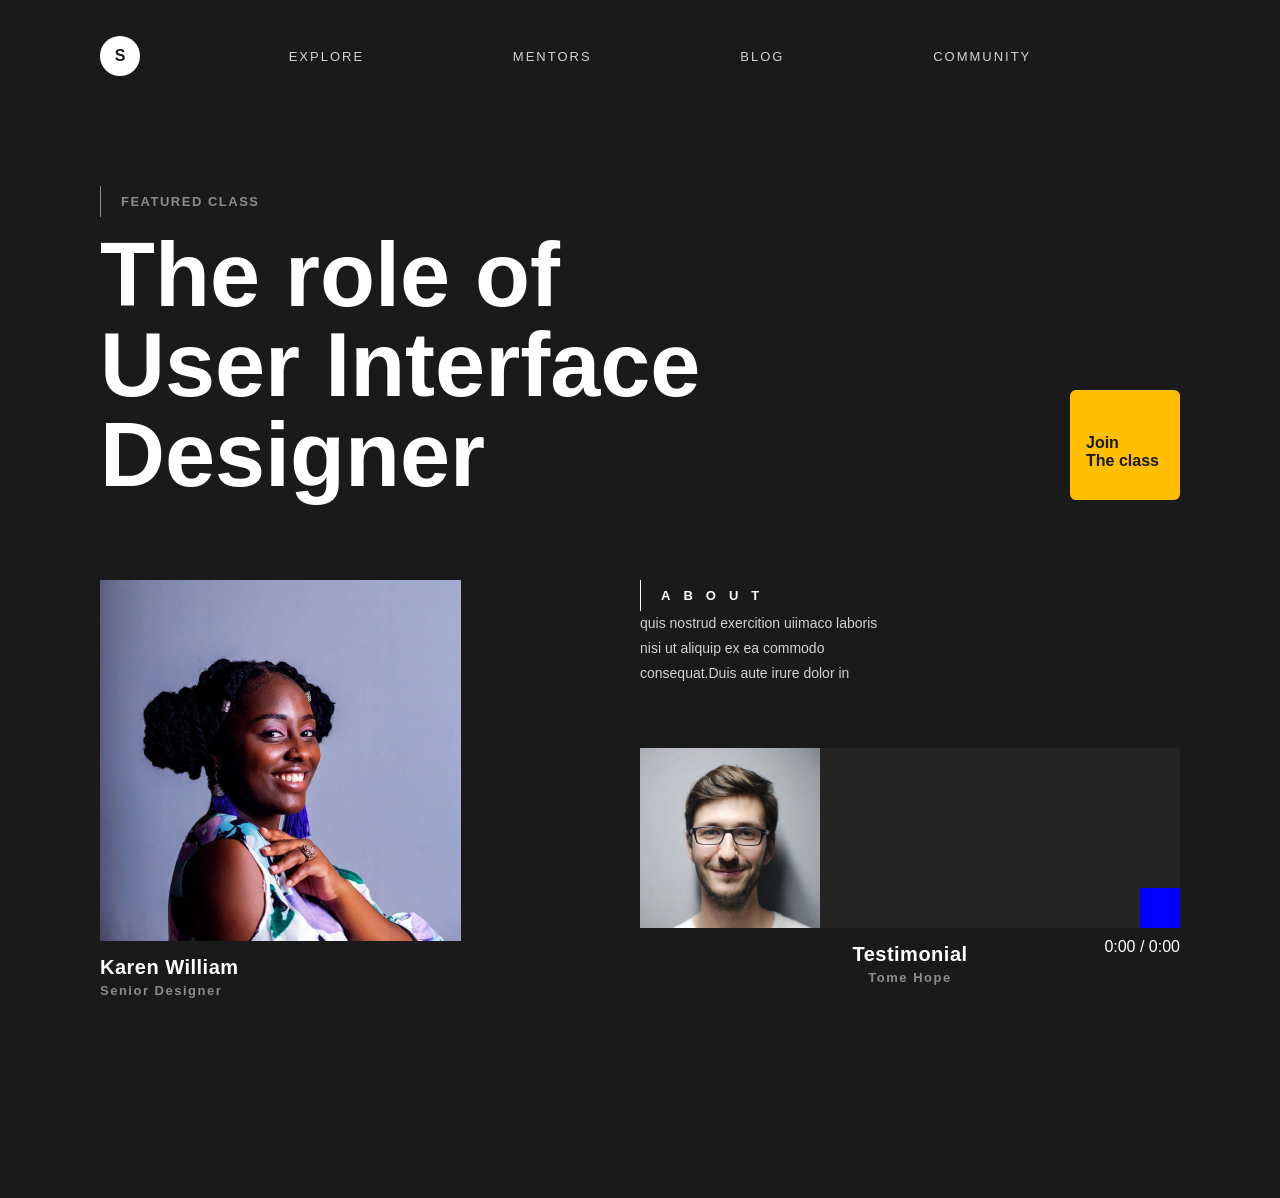
==== index.html @ e1e7af72 "commit" ====
<!DOCTYPE html>
<html lang="en">
<head>
    <meta charset="UTF-8">
    <meta name="viewport" content="width=device-width, initial-scale=1.0">
    <title>Document</title>
    <link rel="stylesheet" href="style.css">
</head>
<body>
 <header class="header">
    <div class="container">
        <nav class="navigation">
            <a href="" class="logo">S</a>
            <ul class="navigation-holder">
                <li class="nav-links">
                    <a href="#">Explore</a>
                </li>
                <li class="nav-links">
                    <a href="#">Mentors</a>
                </li>
                <li class="nav-links">
                    <a href="#">Blog</a>
                </li>
                <li class="nav-links">
                    <a href="#">Community</a>
                </li>
            </ul>
        </nav>
        <section class="header-title">
            <span class="header-subtitle-text">featured class</span>
            <h1 class="header-title-text">
                The role of
                User Interface
                Designer
            </h1>

            <a href="#" class="join">
                <img src="/img/icons/arrow.svg" alt="">
                <span class="join-text"> Join <br> The class</span>
            </a>
        </section>

        
        <section class="header-info-block">
            
            <div class="card-info">
                <img src="girl-avatar.png" class="card-info-img">
                <h2 class="info-title">Karen William</h2>
            <span class="info-subtitle">Senior Designer</span>
            </div>

            <div class="card-about">
                <div class="about-text-wrapper">
                    <span class="about-subtitle-text">About</span>
                    <p class="about-desc">
                        quis nostrud exercition uiimaco 
                        laboris nisi ut aliquip ex ea commodo 
                        consequat.Duis aute irure dolor in
                    </p>
                </div>


                <div class="audio-holder">
                    <div class="audio-block">
                        <img src="man-avatar.png">
                        <div class="audio-container">
                            <div class="audio-detail">
                                <div class="control">
                                    <i class="fi-rr-play" id="playPause"></i>
                                </div>
                            <div id="wave"></div>
                        </div>
                      </div>
                    </div>
                
                <div class="audio-author">
                    <div>
                        <h2 class="about-title">Testimonial</h2>
                <span class="about-subtitle">Tome Hope</span> 
                    </div>
                <div class="time">
                <span id="current">0:00</span> /
                <span id="duration">0:00</span>
                </div>
                </div>
            </div>
            
        </section>  
    </div> 
    
</header>   

<script src="https://unpkg.com/wavesurfer.js"></script>
<script src="media.js"></script>

</body>
</html>
---- style.css ----
@import url('https://cdn-uicons.flaticon.com/uicons-regular-rounded/css/uicons-regular-rounded.css');

* {
    box-sizing: border-box;
    margin: 0;
    font-family: Arial, Helvetica, sans-serif;
}
.container {
    max-width: 1080px;
    margin: 0 auto;
}

.header {
    background-color: #1A1A1A;
    padding-top: 36px;
    padding-bottom: 200px;
}
.navigation{
    display:flex;
    justify-content: space-between;
    align-items: center;
}
.logo {
    width: 40px;
    height: 40px;
    border-radius: 50%;
    background-color: #fff;
    display:flex;
    justify-content: center;
    align-items: center;
    text-decoration: none;
    color: #1A1A1A;
    font-weight: bold;
}
.navigation-holder {
    list-style-type: none;
    padding:0;
    display: flex;
    flex-grow:1;
    justify-content: space-evenly;
}
.nav-links a {
    text-decoration: none;
    color: #D1D1D1;
    text-transform: uppercase;
    letter-spacing: 2px;
    font-size: 13px;
}
.header-title {
    margin-top: 110px;
    margin-bottom: 80px;
    position:relative;
}

.header-subtitle-text {
    display: inline-block;
    border-left: 1px solid #8c8c8c;
    padding: 8px 0 8px 20px;
    color: #8c8c8c;
    font-weight: bold;
    text-transform: uppercase;
    font-size: 13px;
    letter-spacing: 1.5px;
    margin-bottom: 13px;
}
.header-title-text {
    font-size: 90px;
    font-weight: bold;
    color: #fff;
    max-width: 620px;
    line-height: 1;
}

.join {
    background-color: #FEBE02;
    position: absolute;
    right: 0;
    bottom:0;
    width: 110px;
    height: 110px;
    padding: 16px;
    display: flex;
    flex-direction: column;
    justify-content: space-evenly;
    align-items: flex-start;
    text-decoration: none;
    color: #1A1A1A;
    font-weight: bold;
    border-radius: 6px;
}

.header-info-block {
    display: flex;
    justify-content: space-between;
}
.card-info {
    max-width: 361px;
}
.card-info-img {
    display: flex;
}
.info-title {
    font-size: 20px;
    font-weight: bold;
    color: #fff;
    letter-spacing: 0.5px;
    margin-top: 15px;
    margin-bottom: 4px;
}
.info-subtitle {
    font-size: 13px;
    color:#8c8c8c;
    font-weight: bold;
    letter-spacing: 1.5px;
    display: block;
}
.about-subtitle-text {
    display: inline-block;
    border-left: 1px solid #fff;
    padding: 8px 0 8px 20px;
    color: #fff;
    font-weight: bold;
    text-transform: uppercase;
    font-size: 13px;
    letter-spacing: 13px;
}
.about-desc {
    color: #D1D1D1;
    max-width: 240px;
    font-size: 14px;
    line-height: 1.8;
}
.audio-block {
    background-color: #242424;
    display: flex;
    margin-top: 61px;
}
.audio-container {
    display: flex;
    align-items: center;
    justify-content: center;
    flex: 1;
    position: relative;
    padding: 0 34px;
}
.play-btn {
    display: flex;
    background-color: blue;
    width: 40px;
    height: 40px;
    align-items: center;
    justify-content: center;
    position: absolute;
    right: 0;
    bottom: 0;
}
.about-title {
    font-size: 20px;
    font-weight: bold;
    color: #fff;
    letter-spacing: 0.5px;
    margin-top: 15px;
    margin-bottom: 4px;
    text-align: center;
}
.about-subtitle{ 
    font-size: 13px;
    color: #8c8c8c;
    font-weight: bold;
    letter-spacing: 1.5px;
    text-align: center;
    display: block;
}
.audio-holder{
    width: 540px;
}
.audio-detail {
    flex: 1;
}
.control  {
    position:absolute ;
    right: 0;
    bottom: 0;
}
.control i {
    width: 40px;
    height: 40px;
    display: flex;
    justify-content: center;
    align-items: center;
    font-size: 1.25rem;
    background-color: blue;
    color: white;
    cursor: pointer;
}
.audio-author {
    display: flex;
    justify-content: center;
    position: relative;
}
.time {
    color:#fff;
    position: absolute;
    top: 10px;
    right: 0;
}
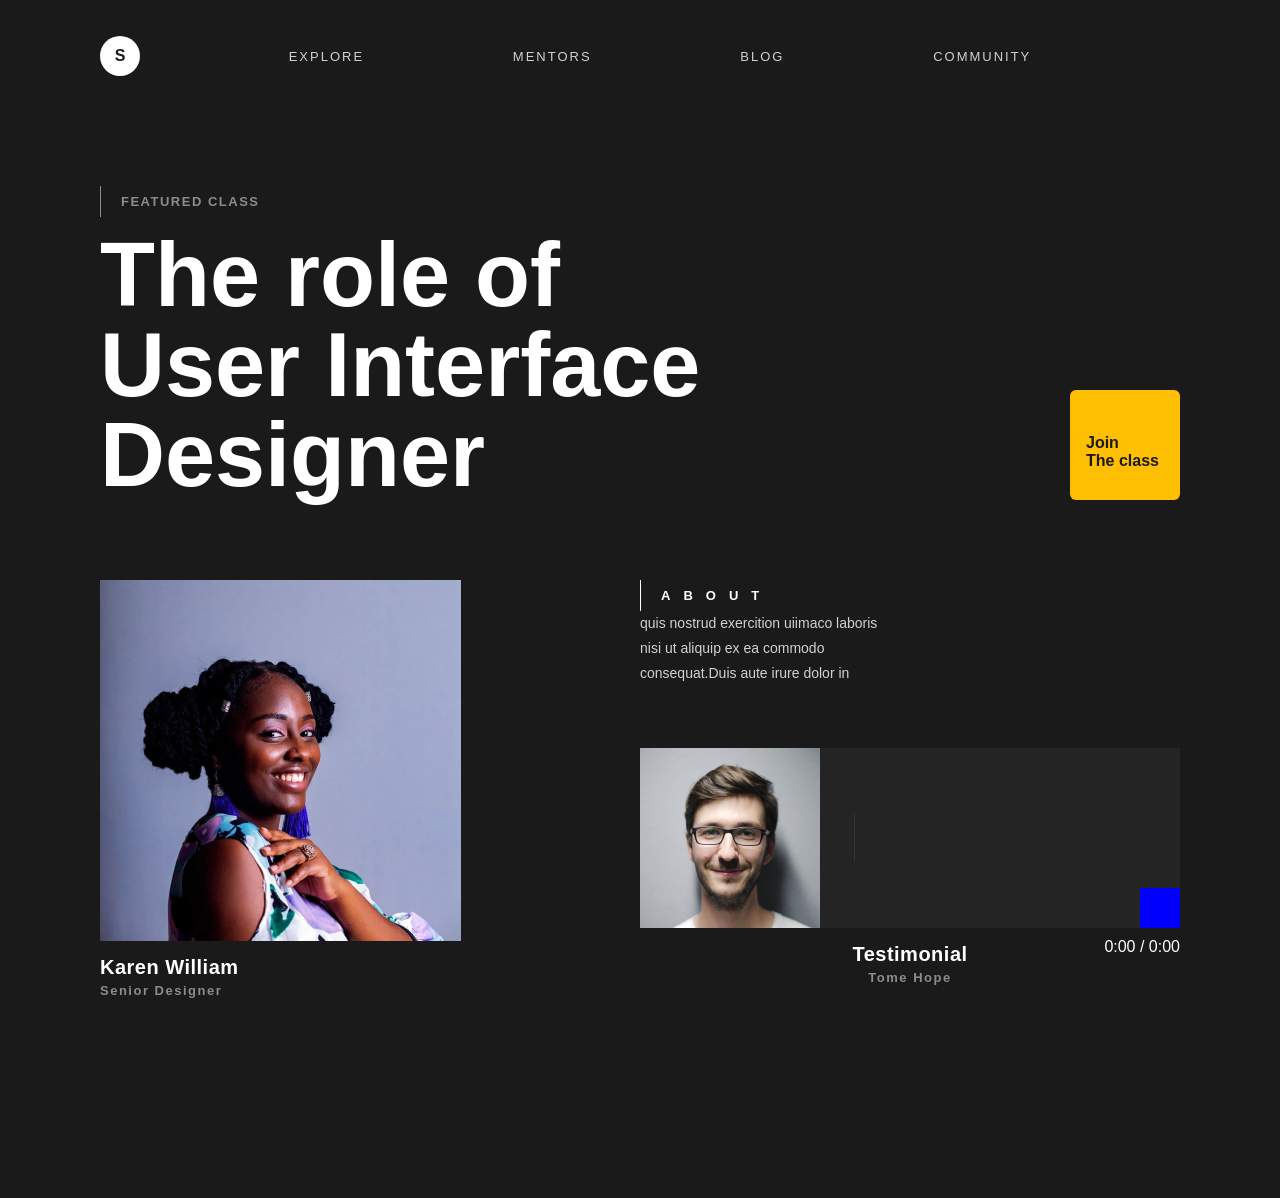
==== commit 404bf1ed: "commit" ====
--- a/index.html
+++ b/index.html
@@ -70,7 +70,7 @@
                                 </div>
                             <div id="wave"></div>
                         </div>
-                      </div>
+                </div>
                     </div>
                 
                 <div class="audio-author">
@@ -90,7 +90,7 @@
     
 </header>   
 
-<script src="https://unpkg.com/wavesurfer.js"></script>
+<script src="wavesurfer.js"></script>
 <script src="media.js"></script>
 
 </body>
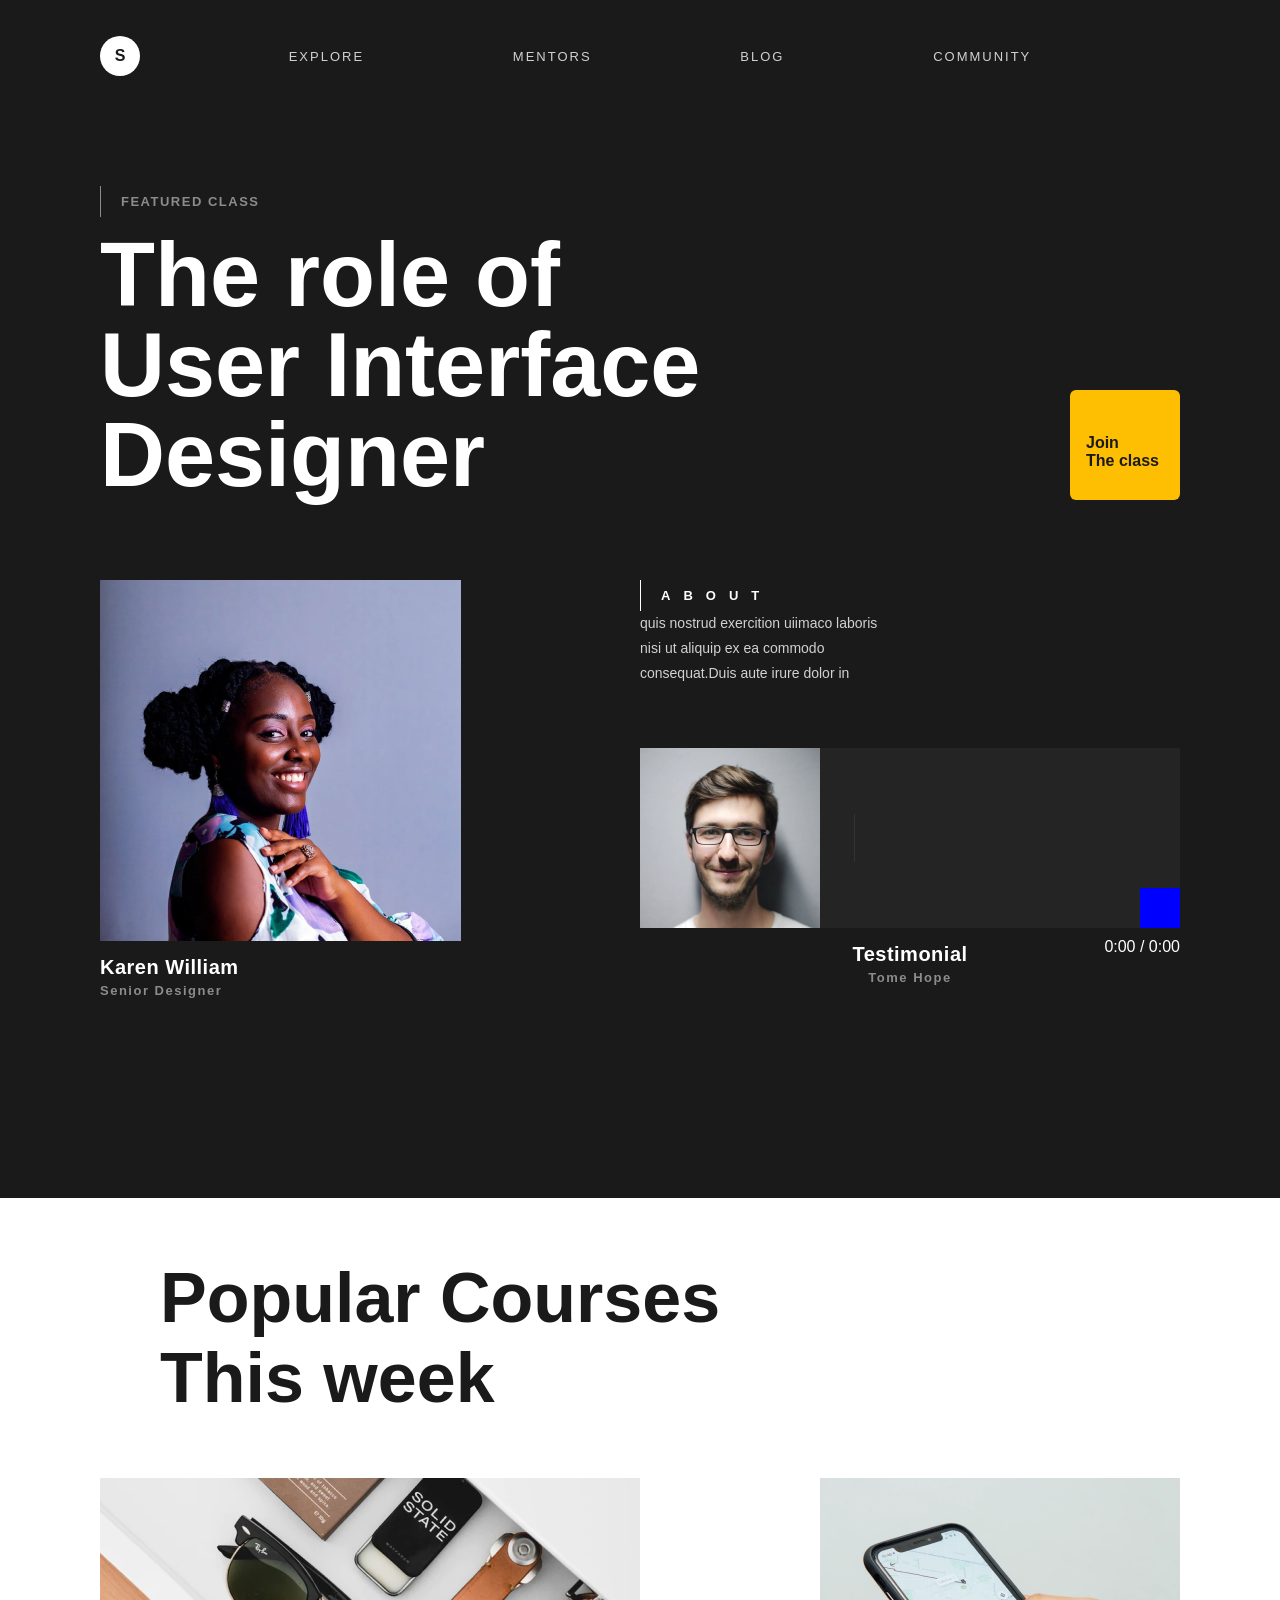
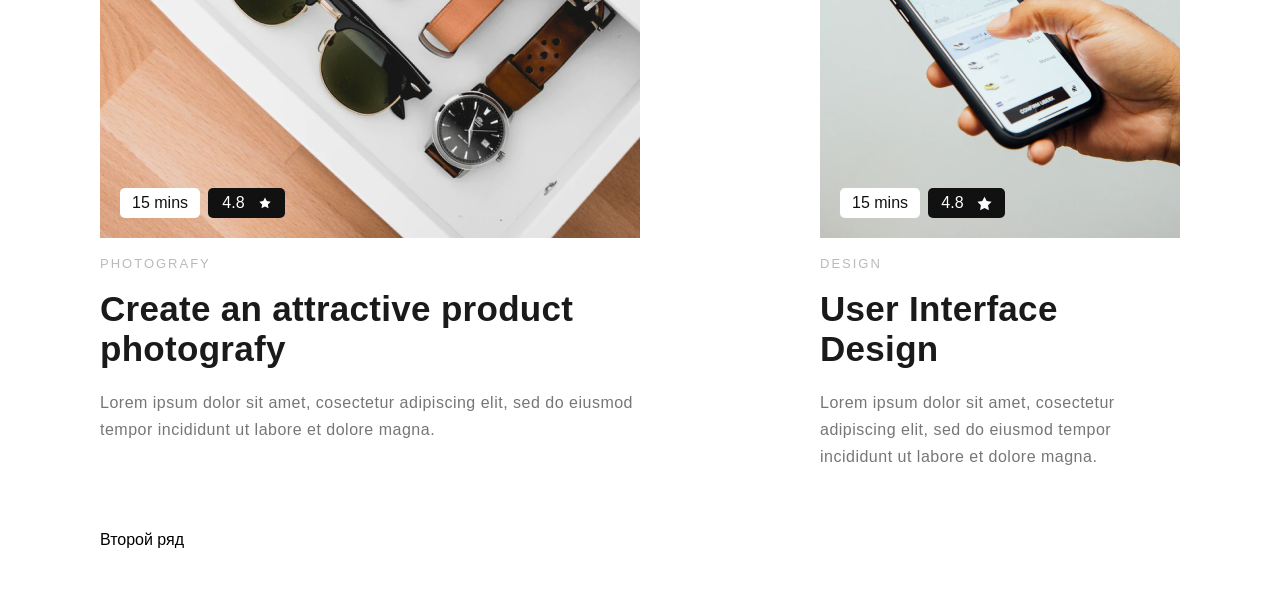
==== commit e1bae8e7: "site" ====
--- a/index.html
+++ b/index.html
@@ -90,6 +90,60 @@
     
 </header>   
 
+<main class="main-content">
+    <div class="container">
+        <section class="courses">
+            <h1 class="course-section-title">Popular Courses <br> This week</h1>
+            
+            <section class="course-row">
+                <div class="course-card card-big">
+                    <div class="img-container img-card-1">
+                        <span class="btn-time">15 mins</span>
+                        <span class="btn-raiting">
+                            4.8
+                        <img src="star.svg">
+                        </span>
+
+                    </div>
+
+                    <div class="info-container">
+                    <h4 class="course-category">PHOTOGRAFY</h4>
+
+                    <h2 class="course-title">Create an attractive product photografy</h2>
+
+                    <p class="course-desc">Lorem ipsum dolor sit amet, cosectetur
+                        adipiscing elit, sed do eiusmod tempor incididunt ut labore et dolore magna.
+                    </p>
+                    </div>
+                </div>
+                
+                <div class="course-card card-small">
+                    <div class="img-container img-card-2">
+                        <span class="btn-time">15 mins</span>
+                        <span class="btn-raiting"> 
+                            4.8
+                            <img src="star.svg" width="15" height="15">
+                        </span>
+                    </div>
+                    
+                    <div class="info-container">
+                        <h4 class="course-category">DESIGN</h4>
+
+                        <h2 class="course-title">User Interface Design</h2>
+
+                        <p class="course-desc"> Lorem ipsum dolor sit amet, cosectetur
+                            adipiscing elit, sed do eiusmod tempor incididunt ut labore et dolore magna.</p>
+                    
+                </div>
+            
+            </section>
+        
+        <section class="course-row">
+            Второй ряд
+        </section>
+        </section>
+    </div>
+</main>
 <script src="wavesurfer.js"></script>
 <script src="media.js"></script>
 
--- a/style.css
+++ b/style.css
@@ -203,4 +203,76 @@
     position: absolute;
     top: 10px;
     right: 0;
-}+}
+
+.course-section-title {
+    font-weight: 600;
+    font-size: 70px;
+    color: #1A1A1A;
+    margin: 60px;
+}
+.course-row {
+    display: flex;
+    justify-content: space-between;
+    margin-bottom: 60px;
+}
+.card-big {
+    width: 540px;
+}
+.card-small {
+    width: 360px;
+}
+.img-container {
+    background-size: cover;
+    background-position: center;
+    background-repeat: no-repeat;
+    height: 360px;
+    display: flex;
+    flex-direction: row;
+    align-items: flex-end;
+padding-bottom: 20px;
+padding-left: 20px;
+}
+.img-card-1{
+    background-image: url(card-1.png);
+}
+.btn-time {
+    background-color: #fff;
+    border-radius: 5px;
+    color: #111;
+    padding: 6px 12px;
+    display: inline-block;
+    margin-right: 8px;
+}
+.btn-raiting {
+    width: 77px;
+    background-color: #111;
+    border-radius: 5px;
+    color: #fff;
+    padding: 6px 0px;
+    display: inline-flex;
+    align-items: center;
+    justify-content: space-evenly;
+}
+.course-category {
+    font-size: 13px;
+    letter-spacing: 2px;
+    color: #bababa;
+    font-weight: 400;
+    margin: 18px 0;
+}
+.course-title {
+    font-size: 35px;
+    font-weight: bold;
+    letter-spacing: 0.3px;
+    color: #1A1A1A;
+    margin-bottom: 20px;
+}
+.course-desc {
+    font-size: 16px;
+    font-weight: 400;
+    color: #767676;
+    line-height: 1.7;
+    letter-spacing: 0.5px;
+}
+.img-card-2 { background-image: url(card-2.png);}
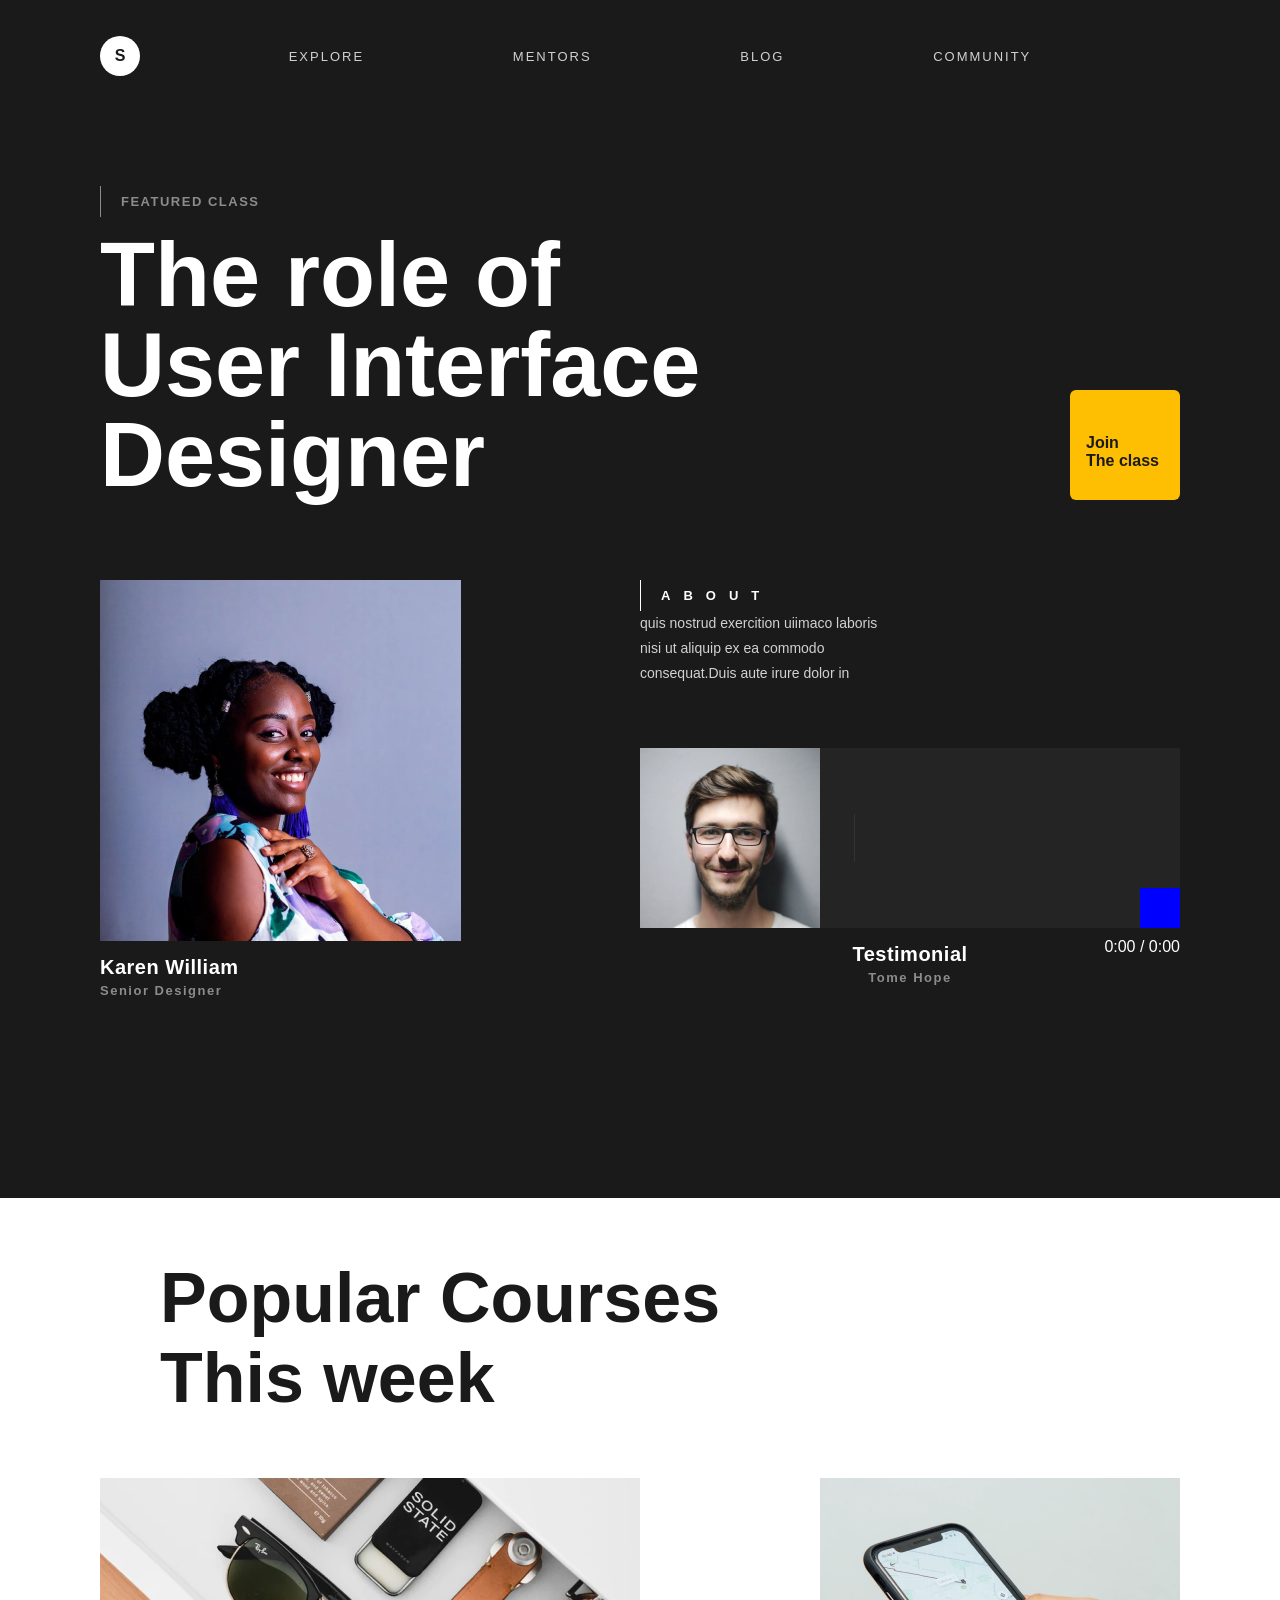
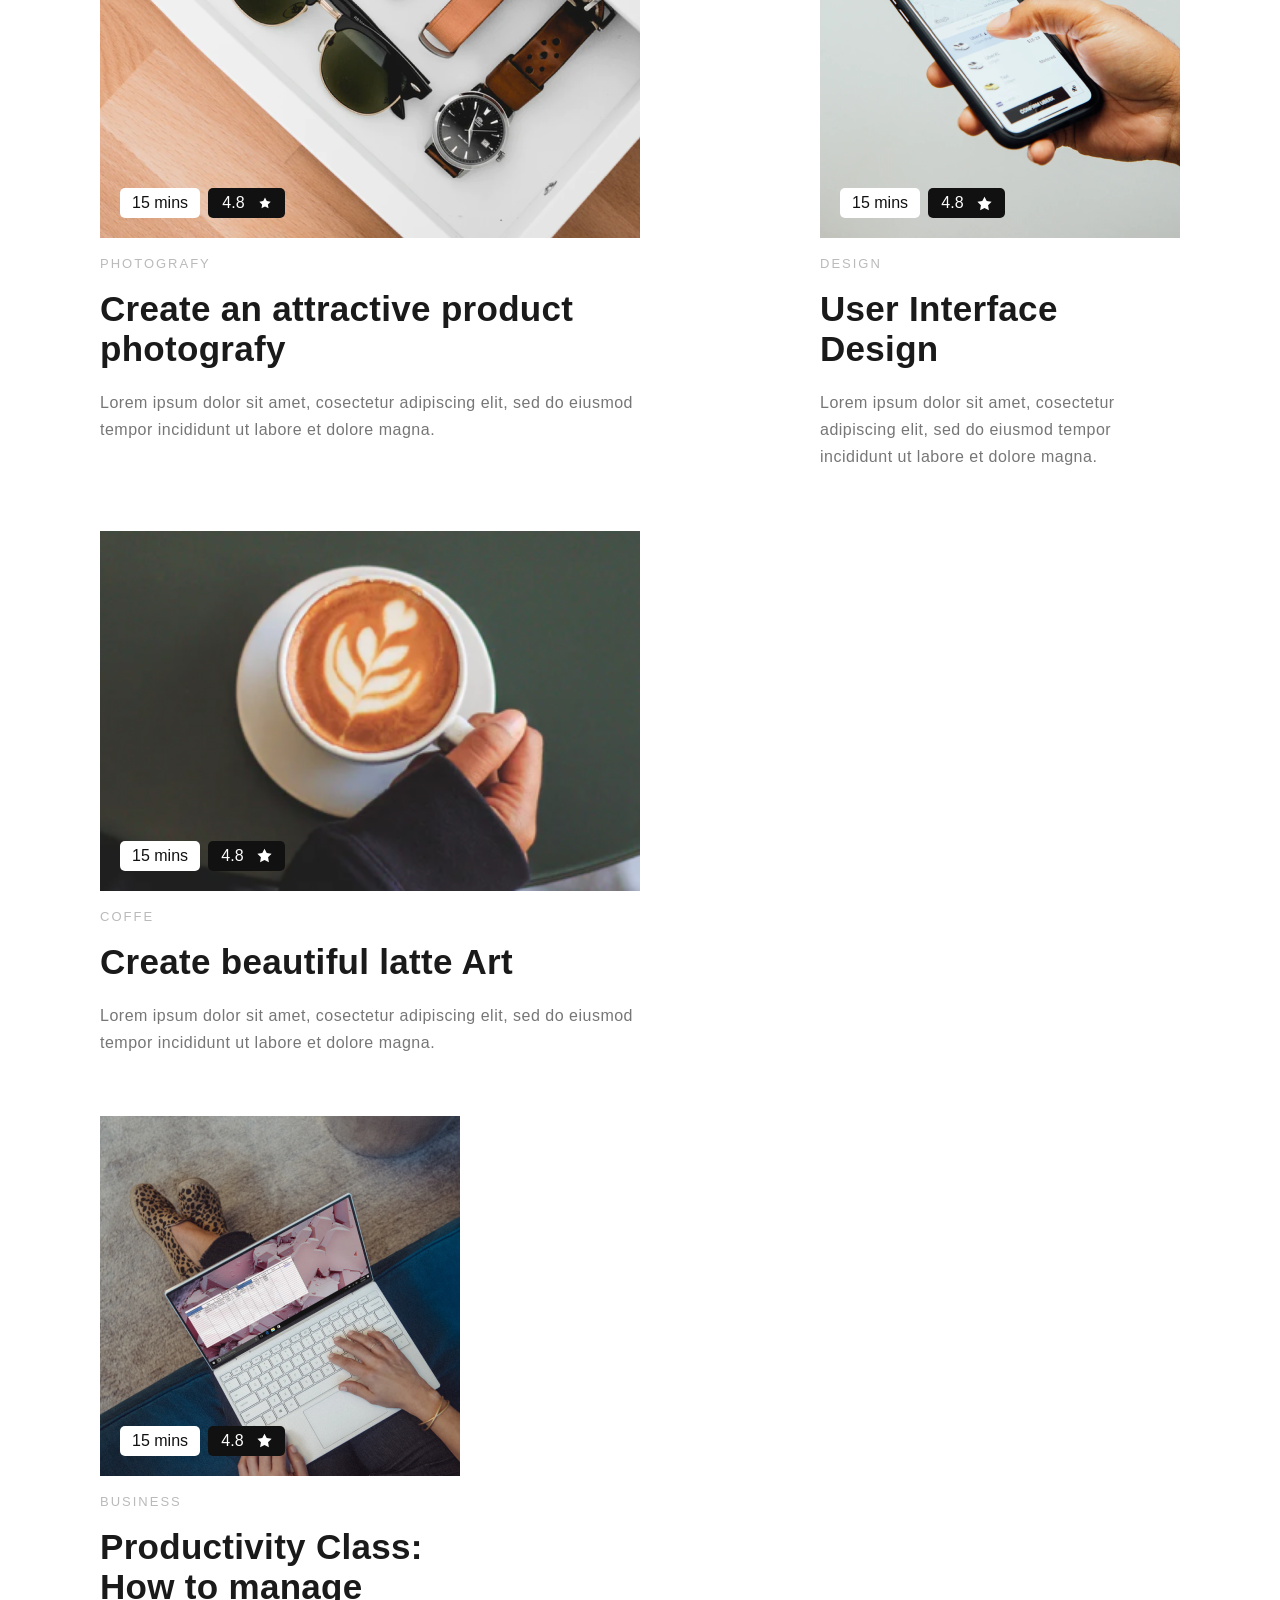
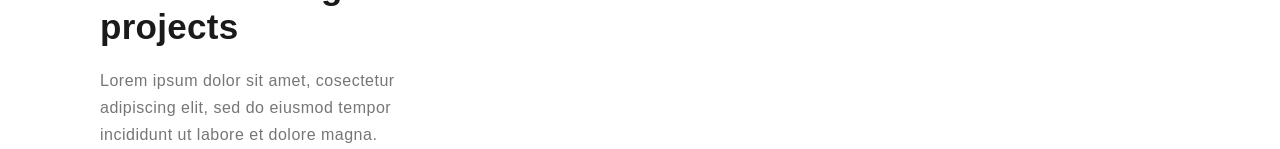
==== commit badbe381: "site" ====
--- a/index.html
+++ b/index.html
@@ -138,10 +138,54 @@
             
             </section>
         
-        <section class="course-row">
-            Второй ряд
+            <section class="course-row" >
+        
+                <div class="course-card card-big-2">
+                    <div class="img-container img-card-3">
+                        <span class="btn-time">15 mins</span>
+                        <span class="btn-raiting">
+                            4.8
+                        <img src="star.svg" width="15" height="15">
+                        </span>
+
+                    </div>
+
+                    <div class="info-container">
+                    <h4 class="course-category">COFFE</h4>
+
+                    <h2 class="course-title">Create beautiful latte Art</h2>
+
+                    <p class="course-desc">Lorem ipsum dolor sit amet, cosectetur
+                        adipiscing elit, sed do eiusmod tempor incididunt ut labore et dolore magna.
+                    </p>
+                    </div>
+                </div>
+            </section>
+        
+            
+            
+            <div class="course-card card-small-2">
+                <div class="img-container img-card-4">
+                    
+                    <span class="btn-time">15 mins</span>
+                    <span class="btn-raiting"> 
+                        4.8
+                        <img src="star.svg" width="15" height="15">
+                    </span>
+                </div>
+        
+                <div class="info-container">
+                    <h4 class="course-category">BUSINESS</h4>
+
+                    <h2 class="course-title">Productivity Class: How to manage projects</h2>
+
+                    <p class="course-desc">Lorem ipsum dolor sit amet, cosectetur
+                        adipiscing elit, sed do eiusmod tempor incididunt ut labore et dolore magna.
+                    </p>
+                    </div>
+                </div>
         </section>
-        </section>
+    </section>
     </div>
 </main>
 <script src="wavesurfer.js"></script>
--- a/style.css
+++ b/style.css
@@ -222,6 +222,12 @@
 .card-small {
     width: 360px;
 }
+.card-small-2 {
+    width: 360px;
+}
+.card-big-2{
+    width: 540px;}
+
 .img-container {
     background-size: cover;
     background-position: center;
@@ -275,4 +281,12 @@
     line-height: 1.7;
     letter-spacing: 0.5px;
 }
-.img-card-2 { background-image: url(card-2.png);}+.img-card-2 { background-image: url(card-2.png);}
+
+
+
+
+.img-card-3 { background-image: url(card-3.png);}
+    
+    
+.img-card-4 { background-image: url(card-4.png);}
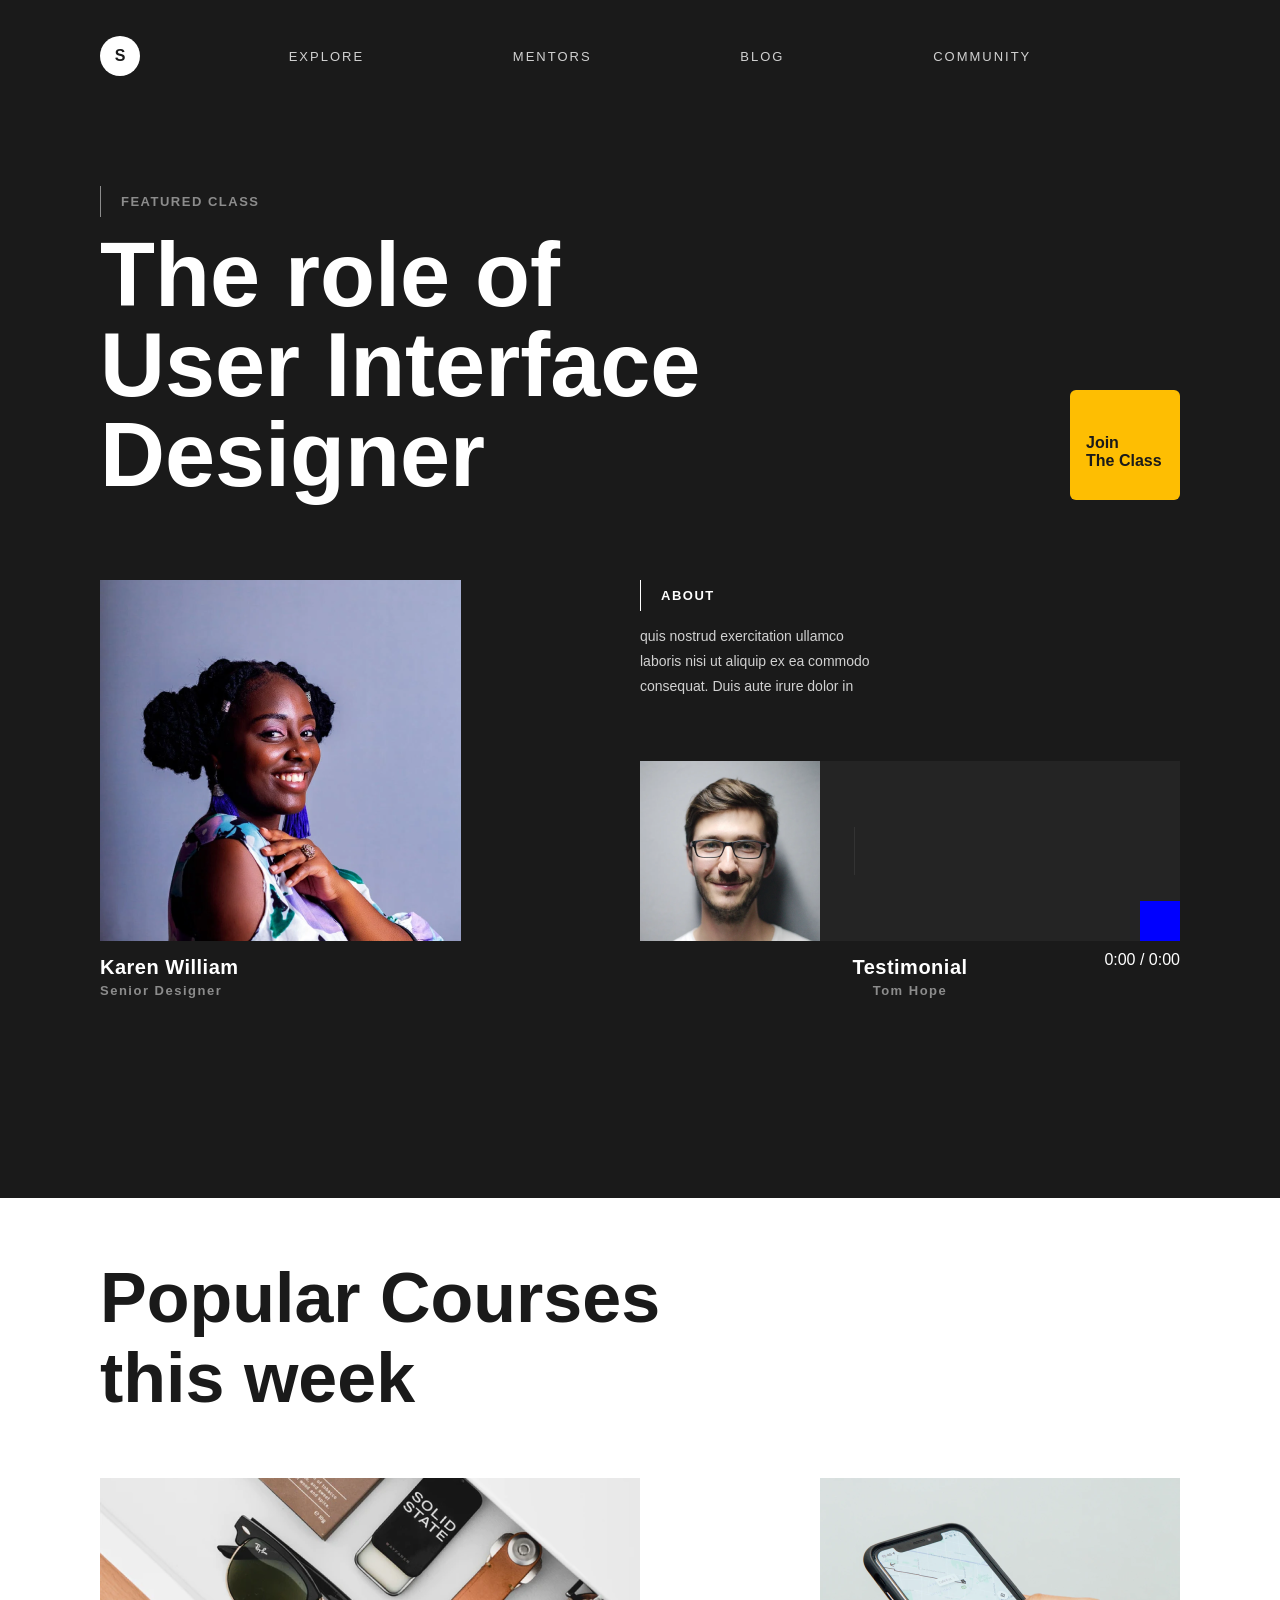
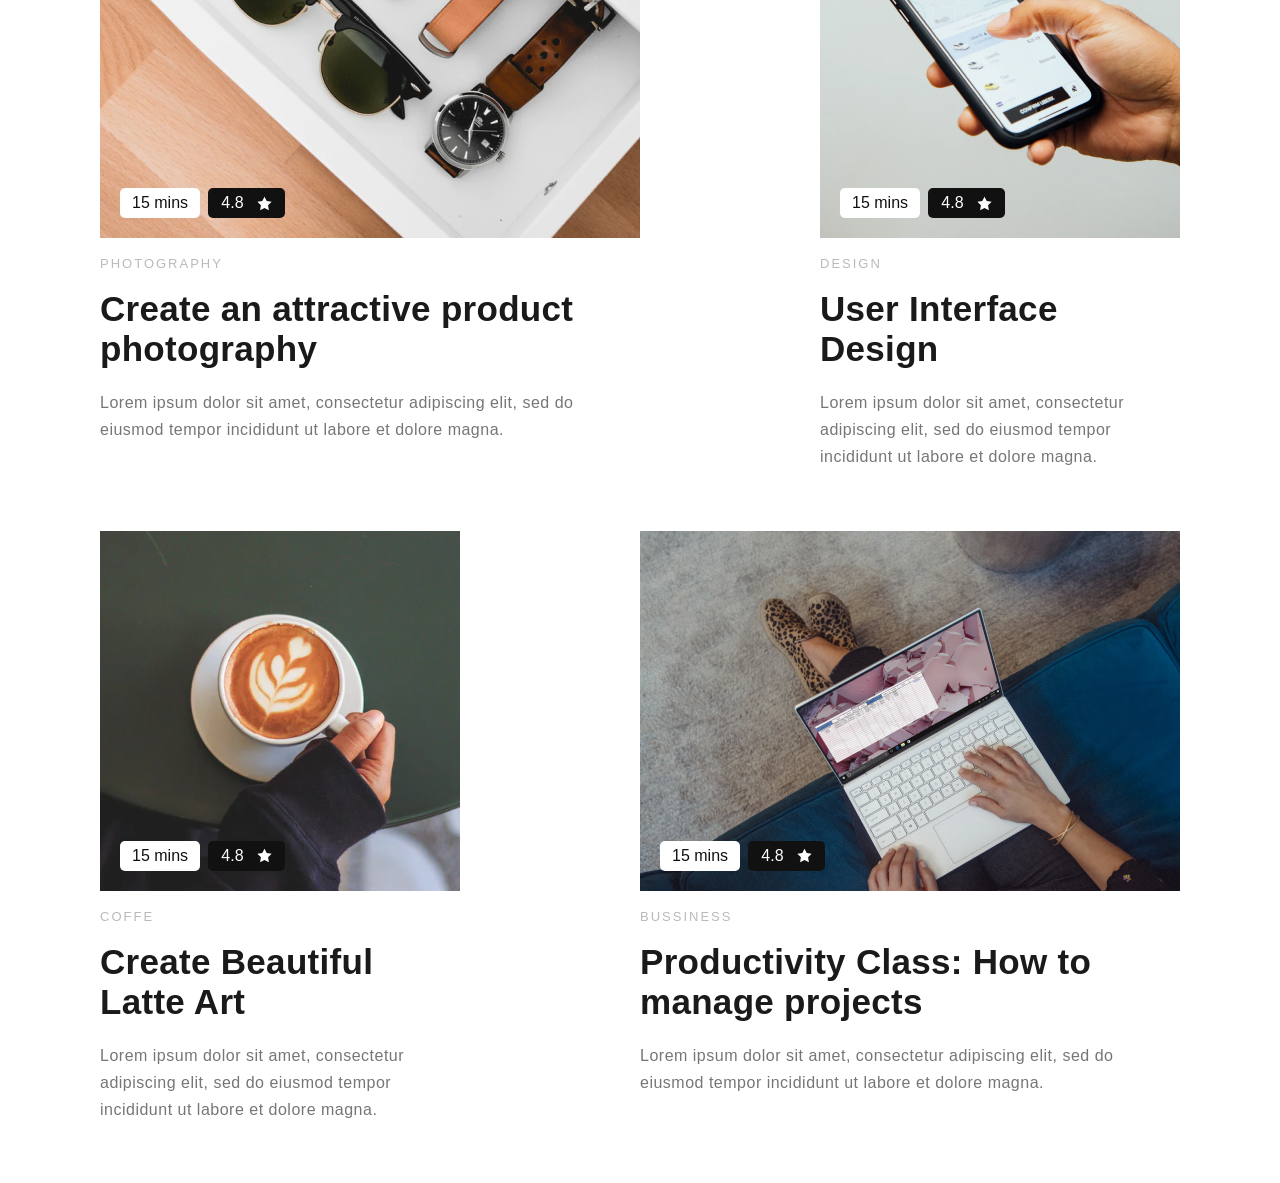
==== commit 4887f034: "project" ====
--- a/index.html
+++ b/index.html
@@ -1,195 +1,200 @@
 <!DOCTYPE html>
 <html lang="en">
 <head>
-    <meta charset="UTF-8">
-    <meta name="viewport" content="width=device-width, initial-scale=1.0">
-    <title>Document</title>
-    <link rel="stylesheet" href="style.css">
+  <meta charset="UTF-8">
+  <meta http-equiv="X-UA-Compatible" content="IE=edge">
+  <meta name="viewport" content="width=device-width, initial-scale=1.0">
+  <link rel="stylesheet" href="style.css">
+  <title>Сайт визитка</title>
 </head>
 <body>
- <header class="header">
+  <header class="header">
     <div class="container">
-        <nav class="navigation">
-            <a href="" class="logo">S</a>
-            <ul class="navigation-holder">
-                <li class="nav-links">
-                    <a href="#">Explore</a>
-                </li>
-                <li class="nav-links">
-                    <a href="#">Mentors</a>
-                </li>
-                <li class="nav-links">
-                    <a href="#">Blog</a>
-                </li>
-                <li class="nav-links">
-                    <a href="#">Community</a>
-                </li>
-            </ul>
-        </nav>
-        <section class="header-title">
-            <span class="header-subtitle-text">featured class</span>
-            <h1 class="header-title-text">
-                The role of
-                User Interface
-                Designer
-            </h1>
-
-            <a href="#" class="join">
-                <img src="/img/icons/arrow.svg" alt="">
-                <span class="join-text"> Join <br> The class</span>
-            </a>
-        </section>
-
-        
-        <section class="header-info-block">
-            
-            <div class="card-info">
-                <img src="girl-avatar.png" class="card-info-img">
-                <h2 class="info-title">Karen William</h2>
-            <span class="info-subtitle">Senior Designer</span>
-            </div>
-
-            <div class="card-about">
-                <div class="about-text-wrapper">
-                    <span class="about-subtitle-text">About</span>
-                    <p class="about-desc">
-                        quis nostrud exercition uiimaco 
-                        laboris nisi ut aliquip ex ea commodo 
-                        consequat.Duis aute irure dolor in
-                    </p>
+      <nav class="navigation">
+        <a href="" class="logo">S</a>
+        <ul class="navigation-holder">
+          <li class="nav-links">
+            <a href="#">Explore</a>
+          </li>
+          <li class="nav-links">
+            <a href="#">Mentors</a>
+          </li>
+          <li class="nav-links">
+            <a href="#">Blog</a>
+          </li>
+          <li class="nav-links">
+            <a href="#">Community</a>
+          </li>
+        </ul>
+      </nav>
+      <section class="header-title">
+        <span class="header-subtitle-text">featured class</span>
+        <h1 class="header-title-text">
+          The role of User Interface Designer
+        </h1>
+        <a href="#" class="join">
+          <img src="/img/icons/arrow.svg" alt="">
+          <span class="join-text">Join <br> The Class</span>
+        </a>
+      </section>
+      <section class="header-info-block">
+        <div class="card-info">
+          <img src="girl-avatar.png" alt="" class="card-info-img">
+          <h2 class="info-title">Karen William</h2>
+          <span class="info-subtitle">Senior Designer</span>
+        </div>
+
+        <div class="card-about">
+          <div class="about-text-wrapper">
+            <span class="about-subtitle-text">About</span>
+            <p class="about-desc">
+              quis nostrud exercitation ullamco
+              laboris nisi ut aliquip ex ea commodo
+              consequat. Duis aute irure dolor in
+            </p>
+          </div>
+
+          <div class="audio-holder">
+            <div class="audio-block">
+              <img src="man-avatar.png" alt="">
+              <div class="audio-container">
+                <div class="audio-detail">
+                  <div class="control">
+                    <i class="fi-rr-play" id="playPause"></i>
+                  </div>
+                  <div id="wave"></div>
                 </div>
-
-
-                <div class="audio-holder">
-                    <div class="audio-block">
-                        <img src="man-avatar.png">
-                        <div class="audio-container">
-                            <div class="audio-detail">
-                                <div class="control">
-                                    <i class="fi-rr-play" id="playPause"></i>
-                                </div>
-                            <div id="wave"></div>
-                        </div>
-                </div>
-                    </div>
-                
-                <div class="audio-author">
-                    <div>
-                        <h2 class="about-title">Testimonial</h2>
-                <span class="about-subtitle">Tome Hope</span> 
-                    </div>
-                <div class="time">
+              </div>
+            </div>
+
+            <div class="audio-author">
+              <div>
+                <h2 class="about-title">Testimonial</h2>
+                <span class="about-subtitle">Tom Hope</span>
+              </div>
+
+              <div class="time">
                 <span id="current">0:00</span> /
                 <span id="duration">0:00</span>
-                </div>
-                </div>
-            </div>
-            
-        </section>  
-    </div> 
-    
-</header>   
-
-<main class="main-content">
+              </div>
+            </div>
+
+          </div>
+        </div>
+      </section> 
+    </div>
+  </header>
+
+  <main class="main-content">
     <div class="container">
-        <section class="courses">
-            <h1 class="course-section-title">Popular Courses <br> This week</h1>
-            
-            <section class="course-row">
-                <div class="course-card card-big">
-                    <div class="img-container img-card-1">
-                        <span class="btn-time">15 mins</span>
-                        <span class="btn-raiting">
-                            4.8
-                        <img src="star.svg">
-                        </span>
-
-                    </div>
-
-                    <div class="info-container">
-                    <h4 class="course-category">PHOTOGRAFY</h4>
-
-                    <h2 class="course-title">Create an attractive product photografy</h2>
-
-                    <p class="course-desc">Lorem ipsum dolor sit amet, cosectetur
-                        adipiscing elit, sed do eiusmod tempor incididunt ut labore et dolore magna.
-                    </p>
-                    </div>
-                </div>
-                
-                <div class="course-card card-small">
-                    <div class="img-container img-card-2">
-                        <span class="btn-time">15 mins</span>
-                        <span class="btn-raiting"> 
-                            4.8
-                            <img src="star.svg" width="15" height="15">
-                        </span>
-                    </div>
-                    
-                    <div class="info-container">
-                        <h4 class="course-category">DESIGN</h4>
-
-                        <h2 class="course-title">User Interface Design</h2>
-
-                        <p class="course-desc"> Lorem ipsum dolor sit amet, cosectetur
-                            adipiscing elit, sed do eiusmod tempor incididunt ut labore et dolore magna.</p>
-                    
-                </div>
-            
-            </section>
+      <section class="courses">
+        <h1 class="course-section-title">Popular Courses <br> this week</h1>
+
+        <section class="course-row">
+          <div class="course-card card-big">
+            <div class="img-container img-card-1">
+              <span class="btn-time">15 mins</span>
+              <span class="btn-raiting">
+                4.8
+                <img src="star.svg" width="15" height="15" alt="">
+              </span>
+            </div>
+
+            <div class="info-container">
+              <h4 class="course-category">PHOTOGRAPHY</h4>
+
+              <h2 class="course-title">Create an attractive product photography</h2>
+
+              <p class="course-desc">Lorem ipsum dolor sit amet, consectetur
+                adipiscing elit, sed do eiusmod tempor
+                incididunt ut labore et dolore magna.
+              </p>
+            </div>
+          </div>
+
+          <div class="course-card card-small">
+            <div class="img-container img-card-2">
+              <span class="btn-time">15 mins</span>
+              <span class="btn-raiting">
+                4.8
+                <img src="star.svg" width="15" height="15" alt="">
+              </span>
+            </div>
+
+            <div class="info-container">
+              <h4 class="course-category">DESIGN</h4>
+
+              <h2 class="course-title">User Interface Design</h2>
+
+              <p class="course-desc">Lorem ipsum dolor sit amet, consectetur
+                adipiscing elit, sed do eiusmod tempor
+                incididunt ut labore et dolore magna.
+              </p>
+            </div>
+          </div>
+        </section>
+
+        <section class="course-row">
+          <div class="course-card card-small">
+            <div class="img-container img-card-3">
+              <span class="btn-time">15 mins</span>
+              <span class="btn-raiting">
+                4.8
+                <img src="star.svg" width="15" height="15" alt="">
+              </span>
+            </div>
+
+            <div class="info-container">
+              <h4 class="course-category">COFFE</h4>
+
+              <h2 class="course-title">Create Beautiful Latte Art</h2>
+
+              <p class="course-desc">Lorem ipsum dolor sit amet, consectetur
+                adipiscing elit, sed do eiusmod tempor
+                incididunt ut labore et dolore magna.
+              </p>
+            </div>
+          </div>
         
-            <section class="course-row" >
-        
-                <div class="course-card card-big-2">
-                    <div class="img-container img-card-3">
-                        <span class="btn-time">15 mins</span>
-                        <span class="btn-raiting">
-                            4.8
-                        <img src="star.svg" width="15" height="15">
-                        </span>
-
-                    </div>
-
-                    <div class="info-container">
-                    <h4 class="course-category">COFFE</h4>
-
-                    <h2 class="course-title">Create beautiful latte Art</h2>
-
-                    <p class="course-desc">Lorem ipsum dolor sit amet, cosectetur
-                        adipiscing elit, sed do eiusmod tempor incididunt ut labore et dolore magna.
-                    </p>
-                    </div>
-                </div>
-            </section>
-        
-            
-            
-            <div class="course-card card-small-2">
-                <div class="img-container img-card-4">
-                    
-                    <span class="btn-time">15 mins</span>
-                    <span class="btn-raiting"> 
-                        4.8
-                        <img src="star.svg" width="15" height="15">
-                    </span>
-                </div>
-        
-                <div class="info-container">
-                    <h4 class="course-category">BUSINESS</h4>
-
-                    <h2 class="course-title">Productivity Class: How to manage projects</h2>
-
-                    <p class="course-desc">Lorem ipsum dolor sit amet, cosectetur
-                        adipiscing elit, sed do eiusmod tempor incididunt ut labore et dolore magna.
-                    </p>
-                    </div>
-                </div>
+          <div class="course-card card-big">
+            <div class="img-container img-card-4">
+              <span class="btn-time">15 mins</span>
+              <span class="btn-raiting">
+                4.8
+                <img src="star.svg" width="15" height="15" alt="">
+              </span>
+            </div>
+
+            <div class="info-container">
+              <h4 class="course-category">BUSSINESS</h4>
+
+              <h2 class="course-title">Productivity Class: How to manage projects</h2>
+
+              <p class="course-desc">Lorem ipsum dolor sit amet, consectetur
+                adipiscing elit, sed do eiusmod tempor
+                incididunt ut labore et dolore magna.
+              </p>
+            </div>
+          </div>
         </section>
-    </section>
+
+      </section> 
     </div>
-</main>
-<script src="wavesurfer.js"></script>
-<script src="media.js"></script>
-
+  </main>
+
+  <script src="wavesurfer.js"></script>
+  <script src="media.js"></script>
 </body>
-</html>+</html>
+
+
+
+
+
+
+
+
+
+
+
+
--- a/style.css
+++ b/style.css
@@ -1,292 +1,314 @@
 @import url('https://cdn-uicons.flaticon.com/uicons-regular-rounded/css/uicons-regular-rounded.css');
 
 * {
-    box-sizing: border-box;
-    margin: 0;
-    font-family: Arial, Helvetica, sans-serif;
-}
+  box-sizing: border-box;
+  margin: 0;
+  font-family: Arial, Helvetica, sans-serif;
+}
+
 .container {
-    max-width: 1080px;
-    margin: 0 auto;
-}
-
+  max-width: 1080px;
+  margin: 0 auto;
+}
+
+/* HEADER */
 .header {
-    background-color: #1A1A1A;
-    padding-top: 36px;
-    padding-bottom: 200px;
-}
-.navigation{
-    display:flex;
-    justify-content: space-between;
-    align-items: center;
-}
+  background-color: #1A1A1A;
+  padding-top: 36px;
+  padding-bottom: 200px;
+}
+
+.navigation {
+  display: flex;
+  justify-content: space-between;
+  align-items: center;
+}
+
 .logo {
-    width: 40px;
-    height: 40px;
-    border-radius: 50%;
-    background-color: #fff;
-    display:flex;
-    justify-content: center;
-    align-items: center;
-    text-decoration: none;
-    color: #1A1A1A;
-    font-weight: bold;
-}
+  width: 40px;
+  height: 40px;
+  border-radius: 50%;
+  background-color: #fff;
+  display: flex;
+  justify-content: center;
+  align-items: center;
+  text-decoration: none;
+  color: #1A1A1A;
+  font-weight: bold;
+}
+
 .navigation-holder {
-    list-style-type: none;
-    padding:0;
-    display: flex;
-    flex-grow:1;
-    justify-content: space-evenly;
-}
+  list-style-type: none;
+  padding: 0;
+  display: flex;
+  flex-grow: 1;
+  justify-content: space-evenly;
+}
+
 .nav-links a {
-    text-decoration: none;
-    color: #D1D1D1;
-    text-transform: uppercase;
-    letter-spacing: 2px;
-    font-size: 13px;
-}
+  text-decoration: none;
+  color: #D1D1D1;
+  text-transform: uppercase;
+  letter-spacing: 2px;
+  font-size: 13px;
+}
+
 .header-title {
-    margin-top: 110px;
-    margin-bottom: 80px;
-    position:relative;
+  margin-top: 110px;
+  margin-bottom: 80px;
+  position: relative;
 }
 
 .header-subtitle-text {
-    display: inline-block;
-    border-left: 1px solid #8c8c8c;
-    padding: 8px 0 8px 20px;
-    color: #8c8c8c;
-    font-weight: bold;
-    text-transform: uppercase;
-    font-size: 13px;
-    letter-spacing: 1.5px;
-    margin-bottom: 13px;
-}
+  display: inline-block;
+  border-left: 1px solid #8C8C8C;
+  padding: 8px 0 8px 20px;
+  color: #8C8C8C;
+  font-weight: bold;
+  text-transform: uppercase;
+  font-size: 13px;
+  letter-spacing: 1.5px;
+  margin-bottom: 13px;
+}
+
 .header-title-text {
-    font-size: 90px;
-    font-weight: bold;
-    color: #fff;
-    max-width: 620px;
-    line-height: 1;
+  font-size: 90px;
+  font-weight: bold;
+  color: #fff;
+  max-width: 620px;
+  line-height: 1;
 }
 
 .join {
-    background-color: #FEBE02;
-    position: absolute;
-    right: 0;
-    bottom:0;
-    width: 110px;
-    height: 110px;
-    padding: 16px;
-    display: flex;
-    flex-direction: column;
-    justify-content: space-evenly;
-    align-items: flex-start;
-    text-decoration: none;
-    color: #1A1A1A;
-    font-weight: bold;
-    border-radius: 6px;
+  background-color: #FEBE02;
+  position: absolute;
+  right: 0;
+  bottom: 0;
+  width: 110px;
+  height: 110px;
+  padding: 16px;
+  display: flex;
+  flex-direction: column;
+  justify-content: space-evenly;
+  align-items: flex-start;
+  text-decoration: none;
+  color: #1A1A1A;
+  font-weight: bold;
+  border-radius: 6px;
 }
 
 .header-info-block {
-    display: flex;
-    justify-content: space-between;
-}
+  display: flex;
+  justify-content: space-between;
+}
+
 .card-info {
-    max-width: 361px;
-}
+  max-width: 361px;
+}
+
 .card-info-img {
-    display: flex;
-}
+  display: flex;
+}
+
 .info-title {
-    font-size: 20px;
-    font-weight: bold;
-    color: #fff;
-    letter-spacing: 0.5px;
-    margin-top: 15px;
-    margin-bottom: 4px;
-}
+  font-size: 20px;
+  font-weight: bold;
+  color: #fff;
+  letter-spacing: 0.5px;
+  margin-top: 15px;
+  margin-bottom: 4px;
+}
+
 .info-subtitle {
-    font-size: 13px;
-    color:#8c8c8c;
-    font-weight: bold;
-    letter-spacing: 1.5px;
-    display: block;
-}
+  font-size: 13px;
+  color: #8C8C8C;
+  font-weight: bold;
+  letter-spacing: 1.5px;
+  display: block;
+}
+
 .about-subtitle-text {
-    display: inline-block;
-    border-left: 1px solid #fff;
-    padding: 8px 0 8px 20px;
-    color: #fff;
-    font-weight: bold;
-    text-transform: uppercase;
-    font-size: 13px;
-    letter-spacing: 13px;
-}
+  display: inline-block;
+  border-left: 1px solid #fff;
+  padding: 8px 0 8px 20px;
+  color: #fff;
+  font-weight: bold;
+  text-transform: uppercase;
+  font-size: 13px;
+  letter-spacing: 1.5px;
+  margin-bottom: 13px;
+}
+
 .about-desc {
-    color: #D1D1D1;
-    max-width: 240px;
-    font-size: 14px;
-    line-height: 1.8;
-}
+  color: #D1D1D1;
+  max-width: 240px;
+  font-size: 14px;
+  line-height: 1.8;
+}
+
+.audio-holder {
+  width: 540px;
+}
+
 .audio-block {
-    background-color: #242424;
-    display: flex;
-    margin-top: 61px;
-}
+  background-color: #242424;
+  display: flex;
+  margin-top: 61px;
+}
+
 .audio-container {
-    display: flex;
-    align-items: center;
-    justify-content: center;
-    flex: 1;
-    position: relative;
-    padding: 0 34px;
-}
+  display: flex;
+  align-items: center;
+  justify-content: center;
+  flex: 1;
+  position: relative;
+  padding: 0 34px;
+}
+
 .play-btn {
-    display: flex;
-    background-color: blue;
-    width: 40px;
-    height: 40px;
-    align-items: center;
-    justify-content: center;
-    position: absolute;
-    right: 0;
-    bottom: 0;
-}
+  display: flex;
+  background-color: blue;
+  width: 40px;
+  height: 40px;
+  align-items: center;
+  justify-content: center;
+  position: absolute;
+  right: 0;
+  bottom: 0;
+}
+
 .about-title {
-    font-size: 20px;
-    font-weight: bold;
-    color: #fff;
-    letter-spacing: 0.5px;
-    margin-top: 15px;
-    margin-bottom: 4px;
-    text-align: center;
-}
-.about-subtitle{ 
-    font-size: 13px;
-    color: #8c8c8c;
-    font-weight: bold;
-    letter-spacing: 1.5px;
-    text-align: center;
-    display: block;
-}
-.audio-holder{
-    width: 540px;
-}
+  font-size: 20px;
+  font-weight: bold;
+  color: #fff;
+  letter-spacing: 0.5px;
+  margin-top: 15px;
+  margin-bottom: 4px;
+  text-align: center;
+}
+
+.about-subtitle {
+  font-size: 13px;
+  color: #8C8C8C;
+  font-weight: bold;
+  letter-spacing: 1.5px;
+  text-align: center;
+  display: block;
+}
+
 .audio-detail {
-    flex: 1;
-}
-.control  {
-    position:absolute ;
-    right: 0;
-    bottom: 0;
-}
+  flex: 1;
+}
+
+.control {
+  position: absolute;
+  right: 0;
+  bottom: 0;
+}
+
 .control i {
-    width: 40px;
-    height: 40px;
-    display: flex;
-    justify-content: center;
-    align-items: center;
-    font-size: 1.25rem;
-    background-color: blue;
-    color: white;
-    cursor: pointer;
-}
+  width: 40px;
+  height: 40px;
+  display: flex;
+  justify-content: center;
+  align-items: center;
+  font-size: 1.25rem;
+  background-color: blue;
+  color: white;
+  cursor: pointer;
+}
+
 .audio-author {
-    display: flex;
-    justify-content: center;
-    position: relative;
-}
+  display: flex;
+  justify-content: center;
+  position: relative;
+}
+
 .time {
-    color:#fff;
-    position: absolute;
-    top: 10px;
-    right: 0;
-}
+  color: #fff;
+  position: absolute;
+  top: 10px;
+  right: 0;
+}
+
+/* MAIN CONTENT */
 
 .course-section-title {
-    font-weight: 600;
-    font-size: 70px;
-    color: #1A1A1A;
-    margin: 60px;
+  font-weight: 600;
+  font-size: 70px;
+  color: #1A1A1A;
+  margin: 60px 0;
 }
 .course-row {
-    display: flex;
-    justify-content: space-between;
-    margin-bottom: 60px;
-}
+  display: flex;
+  justify-content: space-between;
+  margin-bottom: 60px;
+}
+
 .card-big {
-    width: 540px;
+  width: 540px;
 }
 .card-small {
-    width: 360px;
-}
-.card-small-2 {
-    width: 360px;
-}
-.card-big-2{
-    width: 540px;}
+  width: 360px;
+}
 
 .img-container {
-    background-size: cover;
-    background-position: center;
-    background-repeat: no-repeat;
-    height: 360px;
-    display: flex;
-    flex-direction: row;
-    align-items: flex-end;
-padding-bottom: 20px;
-padding-left: 20px;
-}
-.img-card-1{
-    background-image: url(card-1.png);
-}
+  background-size: cover;
+  background-position: center;
+  background-repeat: no-repeat;
+  height: 360px;
+  display: flex;
+  flex-direction: row;
+  align-items: flex-end;
+  padding-bottom: 20px;
+  padding-left: 20px;
+}
+.img-card-1 {background-image: url(card-1.png);}
+
 .btn-time {
-    background-color: #fff;
-    border-radius: 5px;
-    color: #111;
-    padding: 6px 12px;
-    display: inline-block;
-    margin-right: 8px;
+  background-color: #fff;
+  border-radius: 5px;
+  color: #111;
+  padding: 6px 12px;
+  display: inline-block;
+  margin-right: 8px;
 }
 .btn-raiting {
-    width: 77px;
-    background-color: #111;
-    border-radius: 5px;
-    color: #fff;
-    padding: 6px 0px;
-    display: inline-flex;
-    align-items: center;
-    justify-content: space-evenly;
-}
+  width: 77px;
+  background-color: #111;
+  border-radius: 5px;
+  color: #fff;
+  padding: 6px 0px;
+  display: inline-flex;
+  align-items: center;
+  justify-content: space-evenly;
+}
+
 .course-category {
-    font-size: 13px;
-    letter-spacing: 2px;
-    color: #bababa;
-    font-weight: 400;
-    margin: 18px 0;
+  font-size: 13px;
+  letter-spacing: 2px;
+  color: #BABABA;
+  font-weight: 400;
+  margin: 18px 0;
 }
 .course-title {
-    font-size: 35px;
-    font-weight: bold;
-    letter-spacing: 0.3px;
-    color: #1A1A1A;
-    margin-bottom: 20px;
+  font-size: 35px;
+  font-weight: bold;
+  letter-spacing: 0.3px;
+  color: #1A1A1A;
+  margin-bottom: 20px;
 }
 .course-desc {
-    font-size: 16px;
-    font-weight: 400;
-    color: #767676;
-    line-height: 1.7;
-    letter-spacing: 0.5px;
-}
-.img-card-2 { background-image: url(card-2.png);}
-
-
-
-
-.img-card-3 { background-image: url(card-3.png);}
-    
-    
-.img-card-4 { background-image: url(card-4.png);}+  font-size: 16px;
+  font-weight: 400;
+  color: #767676;
+  line-height: 1.7;
+  letter-spacing: 0.5px;
+}
+
+.img-card-2 {background-image: url(card-2.png);}
+
+
+.img-card-3 {background-image: url(card-3.png);}
+
+.img-card-4 {background-image: url(card-4.png);}
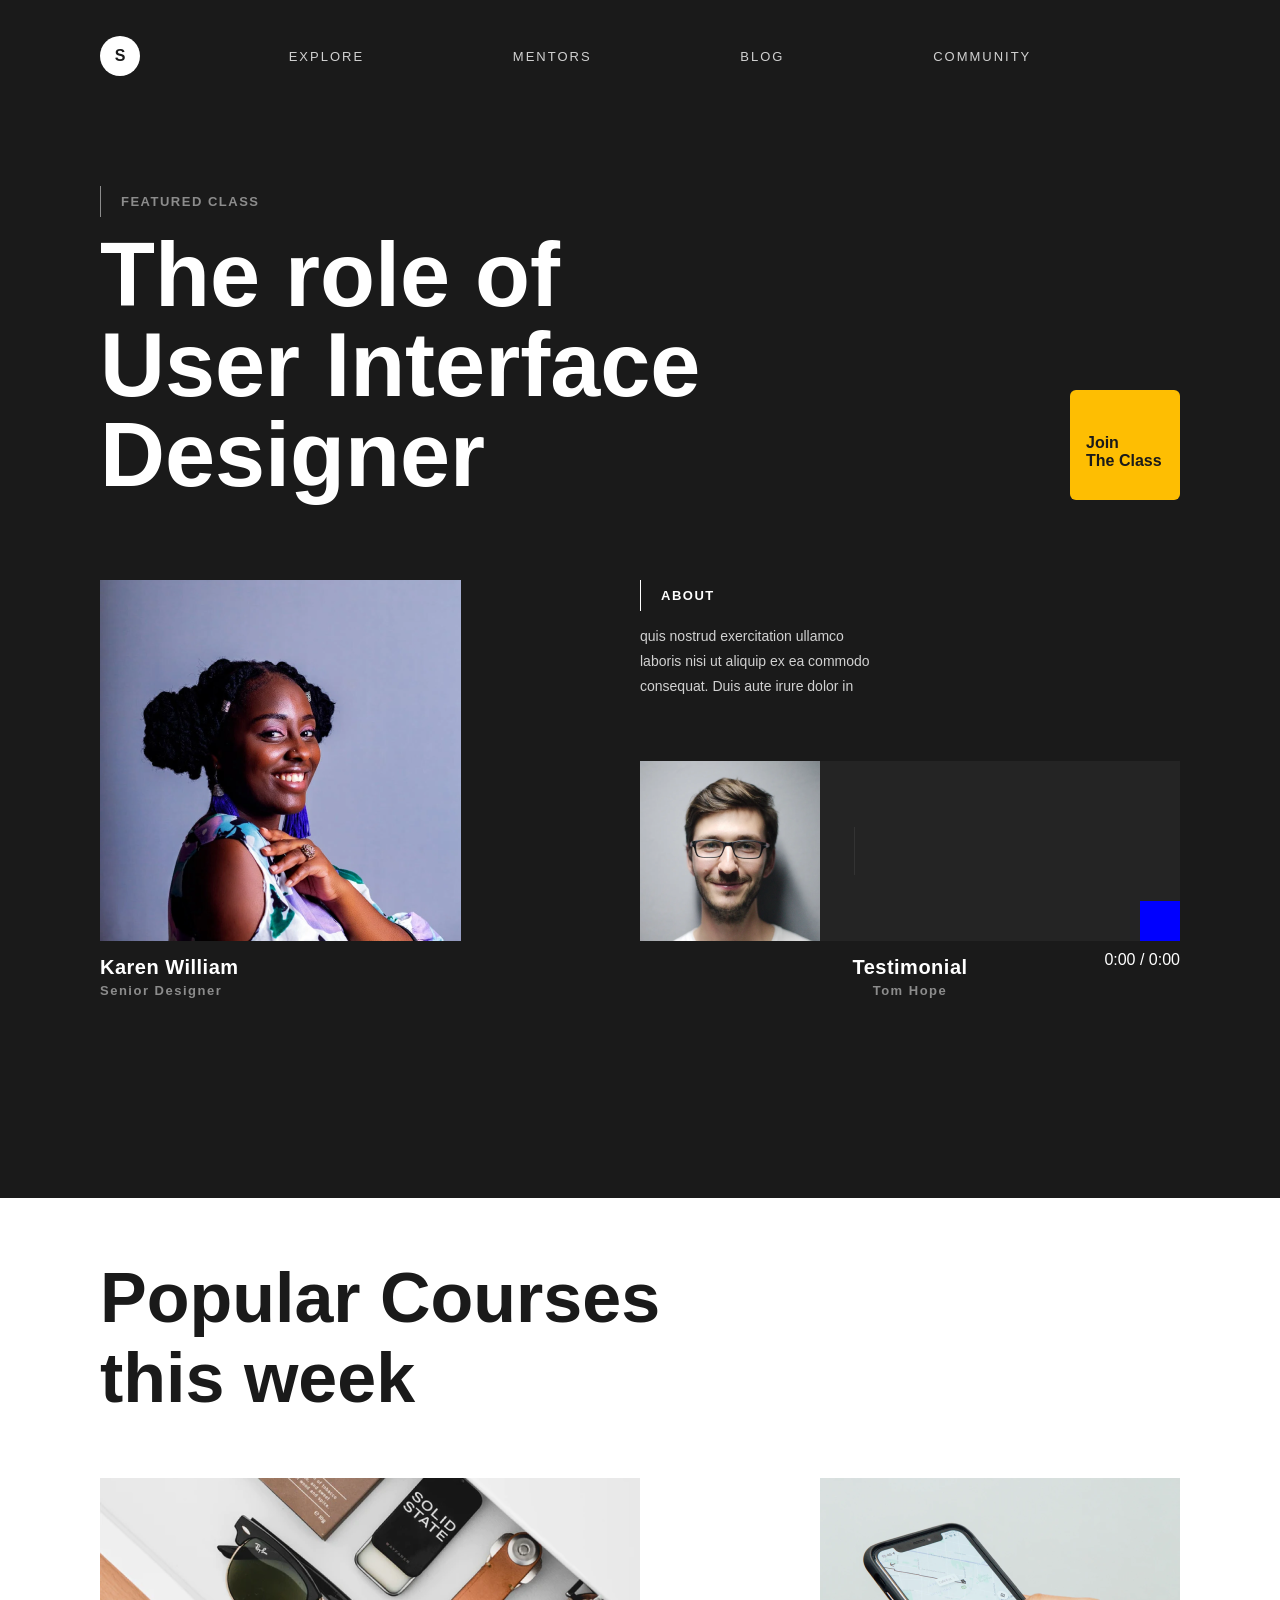
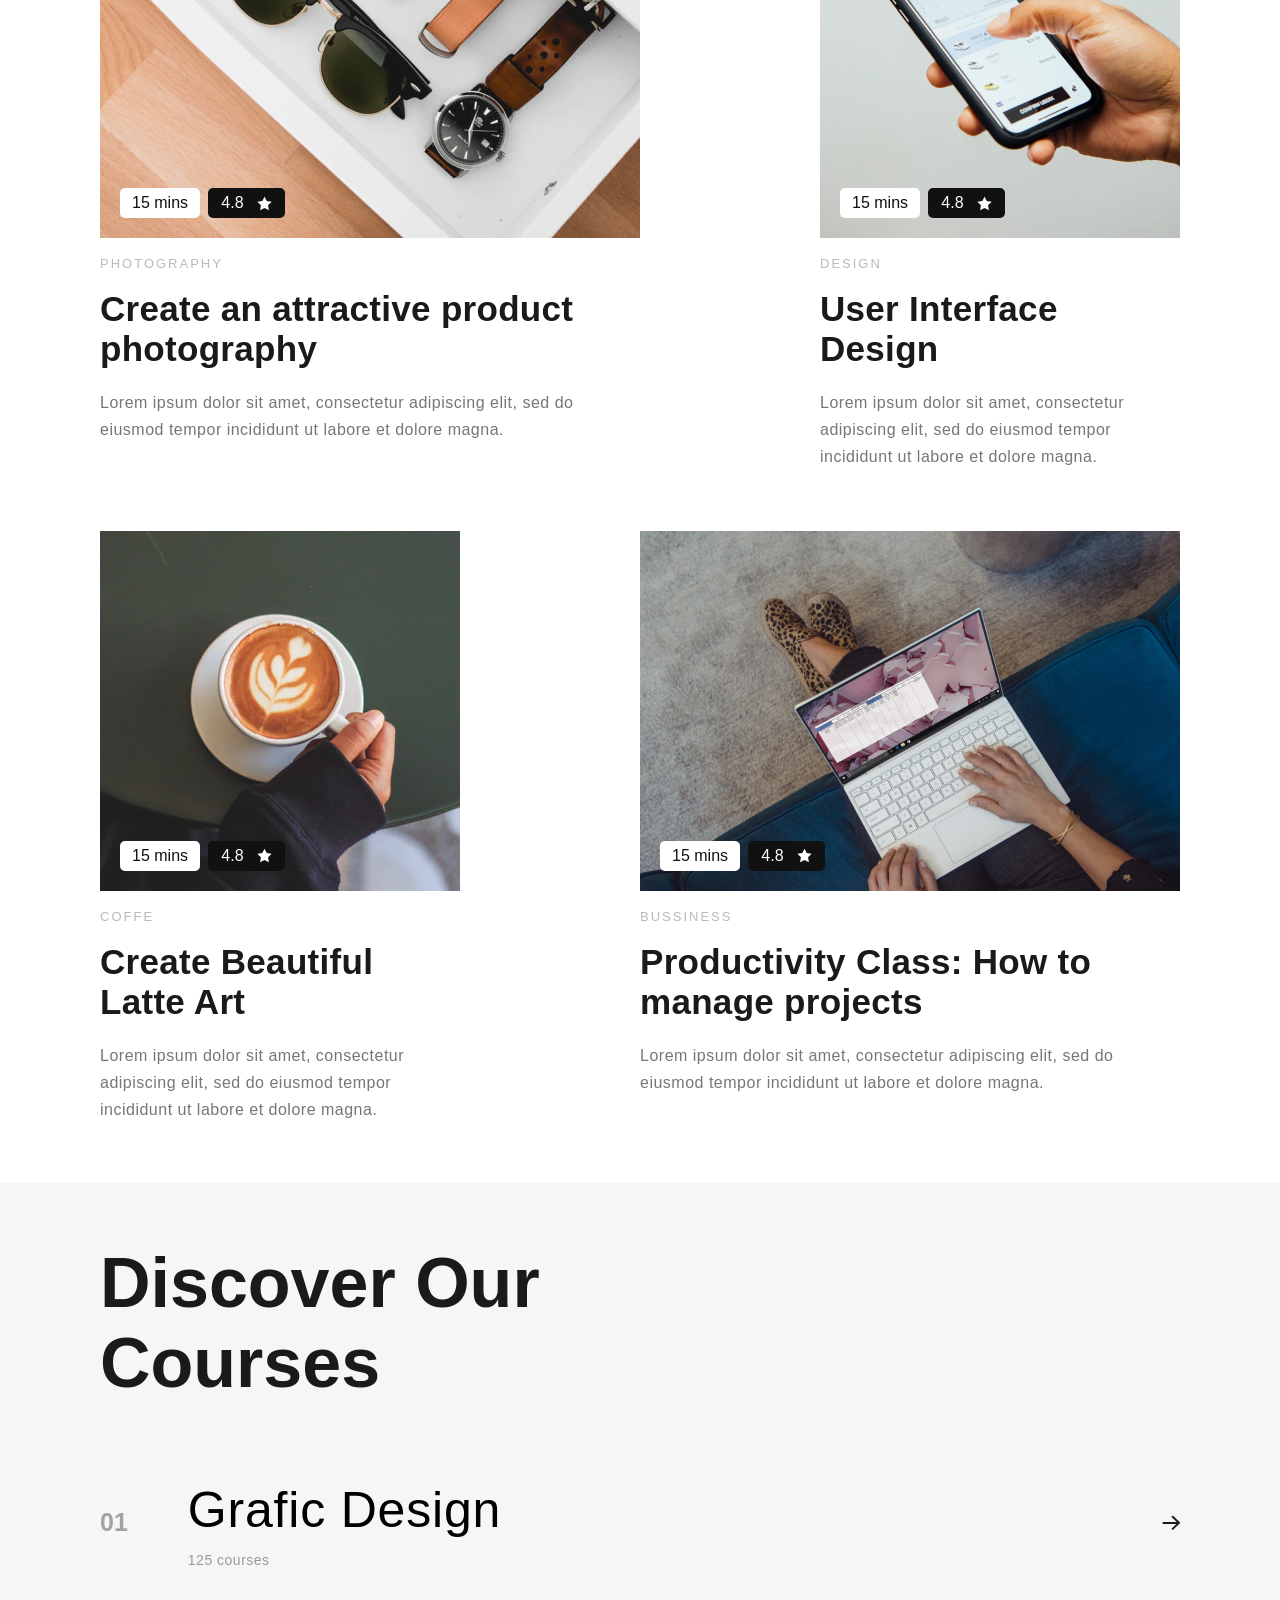
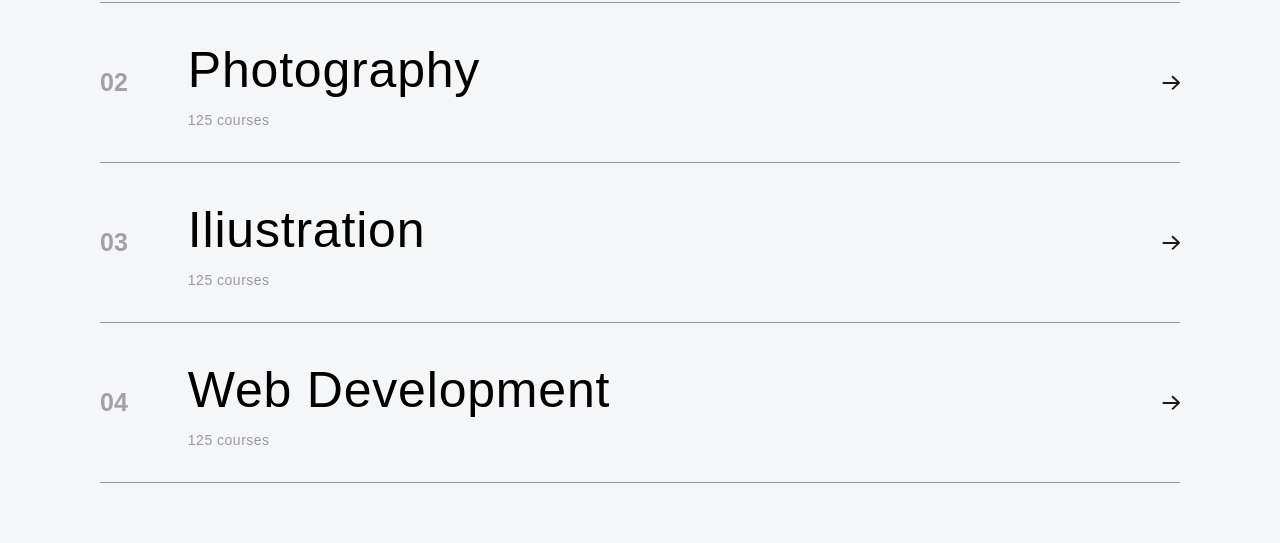
==== commit fec3ce4d: "portfolio" ====
--- a/index.html
+++ b/index.html
@@ -11,7 +11,8 @@
   <header class="header">
     <div class="container">
       <nav class="navigation">
-        <a href="" class="logo">S</a>
+        <a href="/" class="logo">S</a>
+        <a href="/" class="mob-btn">=</a>
         <ul class="navigation-holder">
           <li class="nav-links">
             <a href="#">Explore</a>
@@ -182,6 +183,63 @@
     </div>
   </main>
 
+  <footer class="footer">
+    <div class="container">
+      <section class="courses-info">
+
+        <h1 class="course-info-title">Discover Our <br>Courses</h1>
+
+        <section class="footer-row">
+          <div class="left-block">
+            <h4 class="course-number">01</h4>
+            <div class="course-block">
+              <h2 class="course-name">Grafic Design</h2>
+              <span class="course-count">125 courses</span>
+            </div>
+          </div>
+          <img src="arrow.svg" width="18">
+        </section>
+      
+
+        <section class="footer-row">
+          <div class="left-block">
+            <h4 class="course-number">02</h4>
+            <div class="course-block">
+              <h2 class="course-name">Photography</h2>
+              <span class="course-count">125 courses</span>
+            </div>
+          </div>
+          <img src="arrow.svg" width="18">
+        </section>
+
+
+        <section class="footer-row">
+          <div class="left-block">
+            <h4 class="course-number">03</h4>
+            <div class="course-block">
+              <h2 class="course-name">Iliustration</h2>
+              <span class="course-count">125 courses</span>
+            </div>
+          </div>
+          <img src="arrow.svg" width="18">
+        </section>
+
+        <section class="footer-row">
+          <div class="left-block">
+            <h4 class="course-number">04</h4>
+            <div class="course-block">
+              <h2 class="course-name">Web Development</h2>
+              <span class="course-count">125 courses</span>
+            </div>
+          </div>
+            <img src="arrow.svg" width="18" >
+        </section>
+
+
+      </section>
+    </div>
+  </footer>
+
   <script src="wavesurfer.js"></script>
   <script src="media.js"></script>
 </body>
--- a/style.css
+++ b/style.css
@@ -312,3 +312,152 @@
 .img-card-3 {background-image: url(card-3.png);}
 
 .img-card-4 {background-image: url(card-4.png);}
+
+
+
+.footer {
+  background-color:#f5f6f8;
+  padding: 60px 0;
+}
+.course-info-title {
+  font-weight: 600;
+  font-size:70px;
+  color: #1A1A1A;
+  padding-bottom: 40px;
+}
+.footer-row {
+  display: flex;
+  justify-content: space-between;
+  align-items: center;
+  border-bottom: 1px solid #939495;
+  padding: 30px 0;
+}
+.left-block {
+  display: flex;
+  align-items: center;
+}
+
+
+.course-number {
+  font-style: normal;
+  font-weight: 600;
+  font-size: 25px;
+  color: #a2a2a4;
+}
+.course-block {
+  margin-left: 60px;
+  line-height: 1.5;
+}
+.course-name {
+  font-style: normal;
+  font-weight: 400;
+  font-size: 50px;
+  letter-spacing: 0.8px;
+  color: #000000;
+}
+
+.course-count {
+  font-style: normal;
+  font-weight: 400;
+  font-size: 14px;
+  letter-spacing: 0.5px;
+  color: #9a9a9b;
+}
+
+
+@media ( max-width: 1120px){
+.container{
+  padding: 0 20px;
+ }
+}
+@media ( max-width: 992px){
+  .header-info-block {
+    flex-direction: column;
+  }
+  .card-about {
+    align-self: flex-end;
+    margin-top: 60px;
+  }
+  .audio-container{
+    order: -1;
+  }
+  .course-row {
+    flex-wrap: wrap;
+    margin-bottom: 0;
+  }
+  .course-card{
+    display: flex;
+    margin-bottom: 60px;
+  }
+  .card-big, .card-small {
+    width: 100%;
+  }
+  .img-container, .img-container {
+    width: 50%;
+  }
+  .img-card-1, .img-card-3 {
+    margin-right: 40px;
+  }
+  .img-card-2, .img-card-4 {
+    order: 2;
+    margin-left: 40px;
+  }
+}
+@media ( max-width: 756px){
+  .course-card{
+    flex-direction: column;
+  }
+  .img-card-1, .img-card-3, .img-card-2, .img-card-4 {
+    margin: 0;
+  }
+  .img-container, .info-container {
+    width: 100%;
+  }
+  .img-card-2, .img-card-4 {
+    order: -1;
+  }
+}
+@media ( max-width: 578px){
+  .navigation-holder {
+    display: none;
+  }
+  .mob-btn {
+    display: inline-block;
+    text-decoration: none;
+    font-size: 60px;
+    color: #fff
+  }
+
+
+  .header-title-text {
+    font-size: 60px;
+  }
+
+  .join{
+    display: none;
+  }
+  .card-info-img {
+    max-width: 100%;
+  }
+
+  .audio-holder, .card-about {
+    width: 100%;
+  }
+  .audio-block img {
+    display: none;
+  }
+  .audio-container {
+    padding: 0 42px 0 0;
+  }
+  .control {
+    height: 48px;
+  }
+
+  .course-name {
+    font-size: 24 px;
+  }
+}
+
+.mob-btn {
+  display: none;
+}
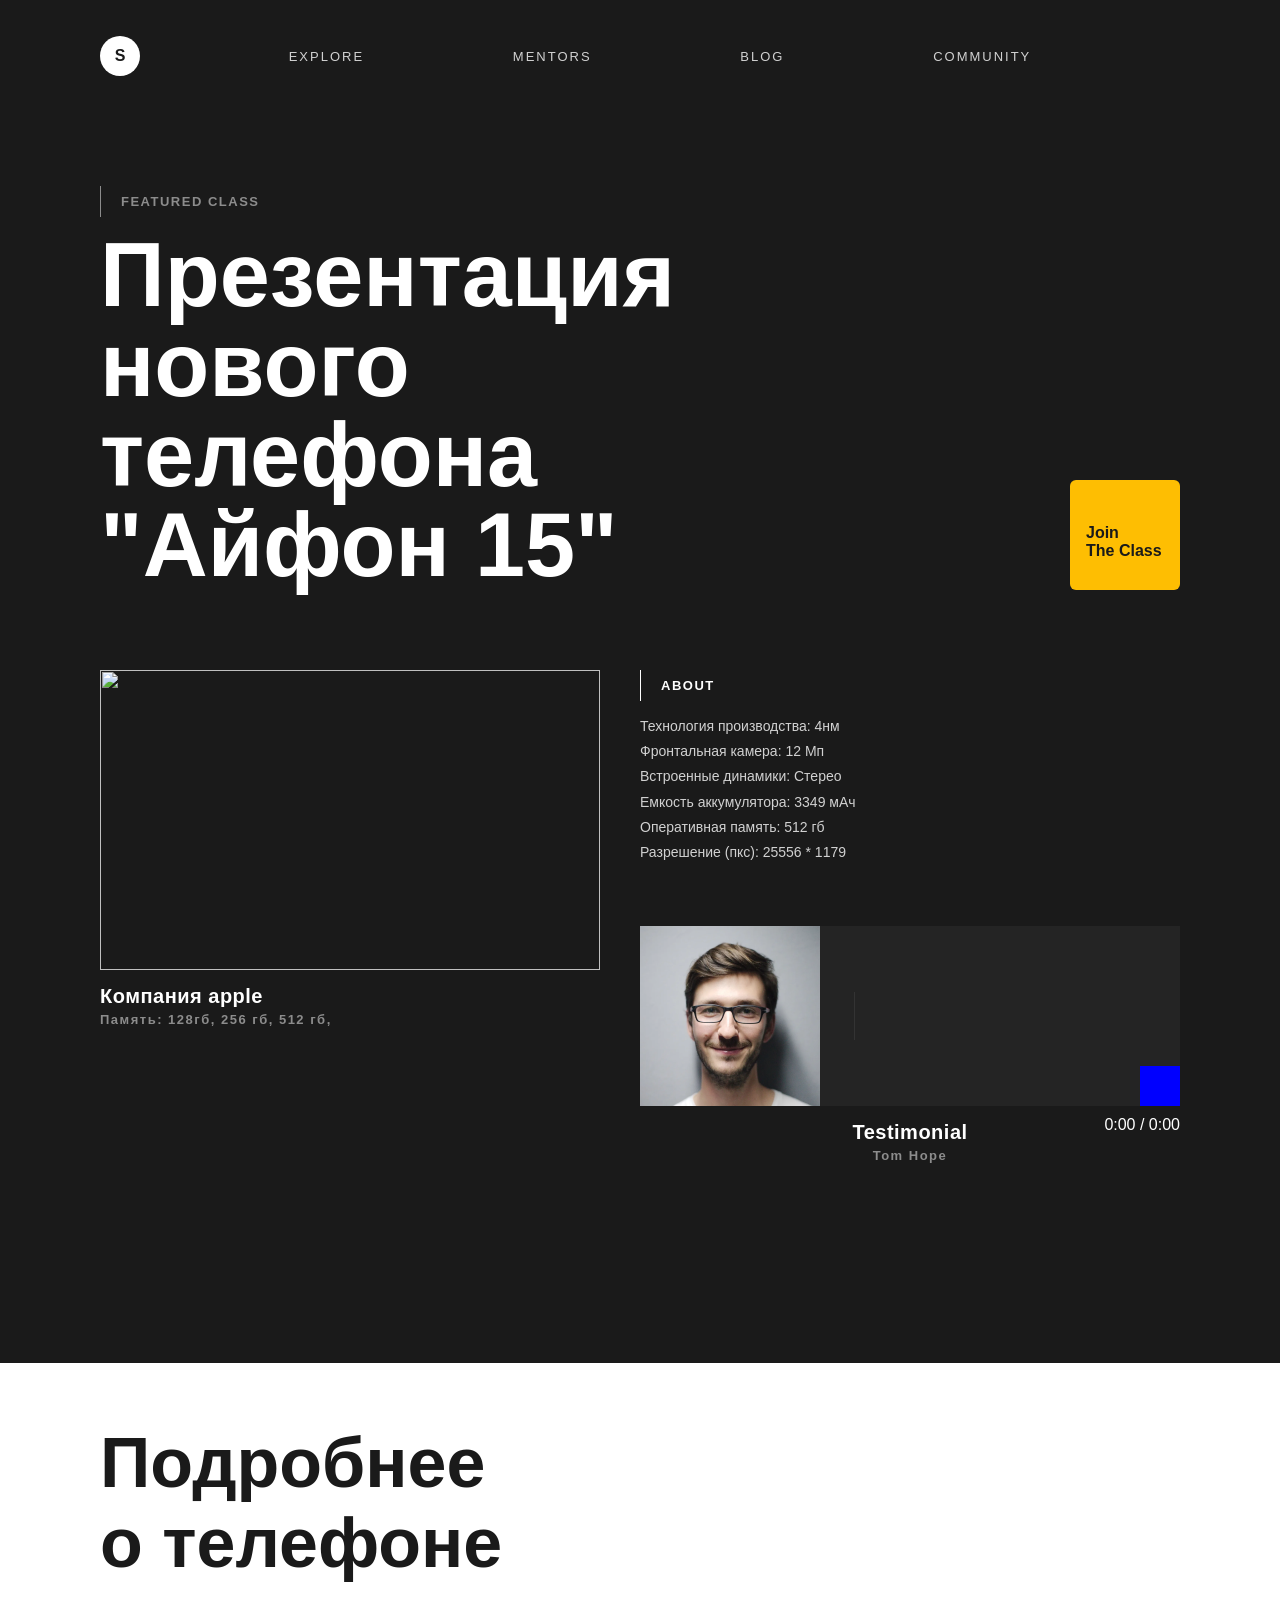
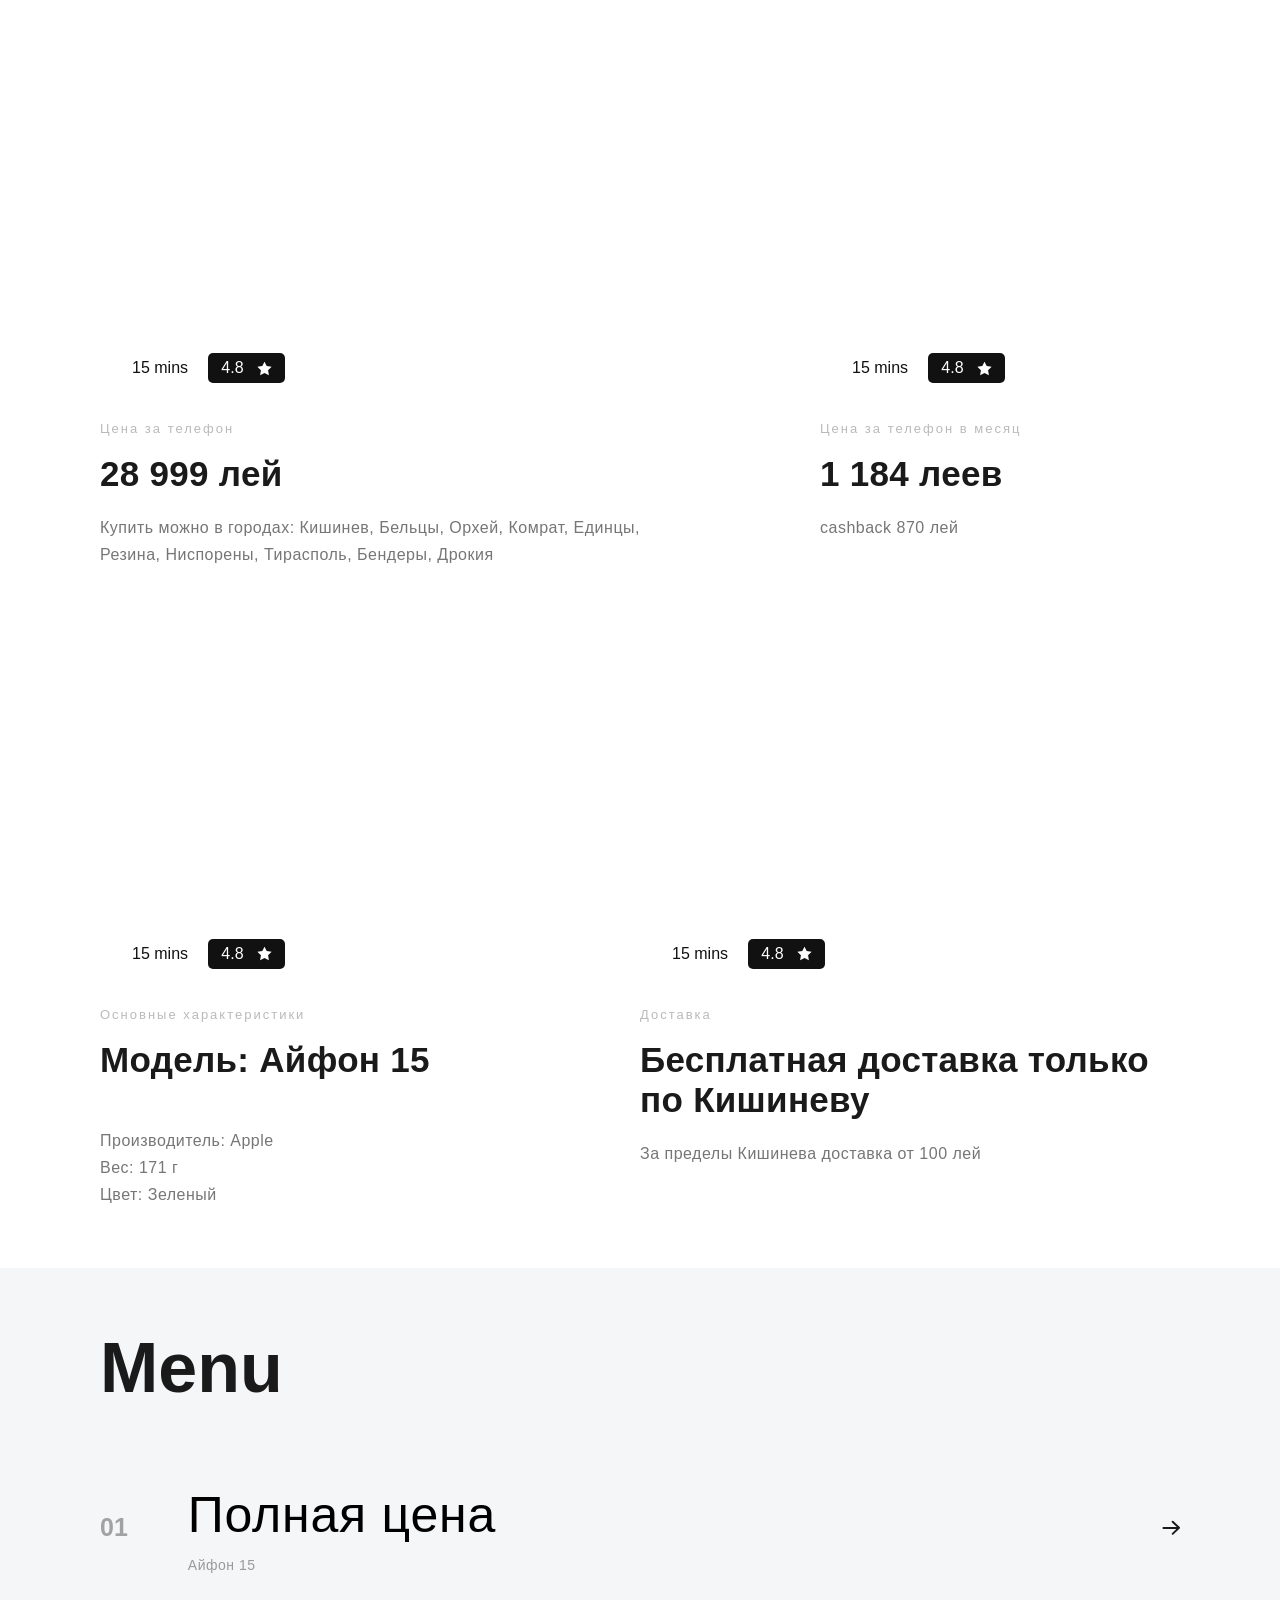
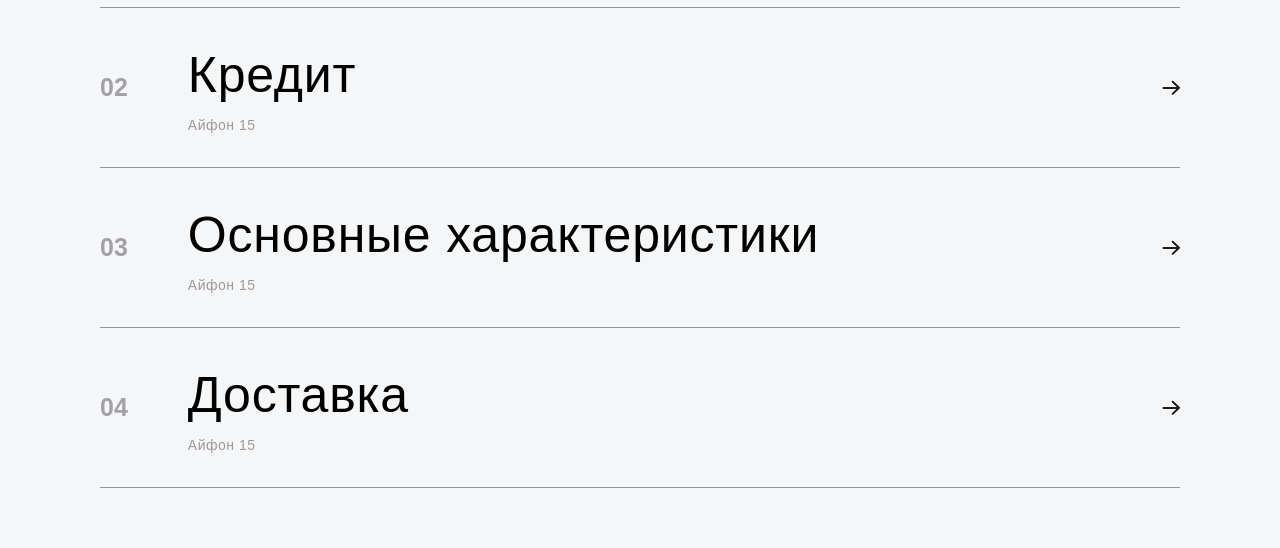
==== commit 08ff0761: "Rename index2.html to index.html" ====
--- a/index.html
+++ b/index.html
@@ -4,8 +4,8 @@
   <meta charset="UTF-8">
   <meta http-equiv="X-UA-Compatible" content="IE=edge">
   <meta name="viewport" content="width=device-width, initial-scale=1.0">
-  <link rel="stylesheet" href="style.css">
-  <title>Сайт визитка</title>
+  <link rel="stylesheet" href="style2.css">
+  <title>Айфон 15</title>
 </head>
 <body>
   <header class="header">
@@ -31,7 +31,7 @@
       <section class="header-title">
         <span class="header-subtitle-text">featured class</span>
         <h1 class="header-title-text">
-          The role of User Interface Designer
+             Презентация нового телефона "Айфон 15"
         </h1>
         <a href="#" class="join">
           <img src="/img/icons/arrow.svg" alt="">
@@ -40,18 +40,21 @@
       </section>
       <section class="header-info-block">
         <div class="card-info">
-          <img src="girl-avatar.png" alt="" class="card-info-img">
-          <h2 class="info-title">Karen William</h2>
-          <span class="info-subtitle">Senior Designer</span>
+          <img src="https://opis-cdn.tinkoffjournal.ru/mercury/in-out-faq-iphone-15.wodnw6nisg8w..jpg" alt="" width="500px" height="300px" class="card-info-img">
+          <h2 class="info-title">Компания apple</h2>
+          <span class="info-subtitle">Память: 128гб, 256 гб, 512 гб,</span>
         </div>
 
         <div class="card-about">
           <div class="about-text-wrapper">
             <span class="about-subtitle-text">About</span>
             <p class="about-desc">
-              quis nostrud exercitation ullamco
-              laboris nisi ut aliquip ex ea commodo
-              consequat. Duis aute irure dolor in
+              Технология производства: 4нм
+              Фронтальная камера: 12 Мп
+              Встроенные динамики: Стерео
+              Емкость аккумулятора: 3349 мАч
+              Оперативная память: 512 гб
+              Разрешение (пкс): 25556 * 1179
             </p>
           </div>
 
@@ -89,7 +92,7 @@
   <main class="main-content">
     <div class="container">
       <section class="courses">
-        <h1 class="course-section-title">Popular Courses <br> this week</h1>
+        <h1 class="course-section-title">Подробнее <br> о телефоне</h1>
 
         <section class="course-row">
           <div class="course-card card-big">
@@ -102,13 +105,11 @@
             </div>
 
             <div class="info-container">
-              <h4 class="course-category">PHOTOGRAPHY</h4>
-
-              <h2 class="course-title">Create an attractive product photography</h2>
-
-              <p class="course-desc">Lorem ipsum dolor sit amet, consectetur
-                adipiscing elit, sed do eiusmod tempor
-                incididunt ut labore et dolore magna.
+              <h4 class="course-category">Цена за телефон</h4>
+
+              <h2 class="course-title">28 999 лей </h2>
+
+              <p class="course-desc">Купить можно в городах: Кишинев, Бельцы, Орхей, Комрат, Единцы, Резина, Ниспорены, Тирасполь, Бендеры, Дрокия
               </p>
             </div>
           </div>
@@ -123,13 +124,11 @@
             </div>
 
             <div class="info-container">
-              <h4 class="course-category">DESIGN</h4>
-
-              <h2 class="course-title">User Interface Design</h2>
-
-              <p class="course-desc">Lorem ipsum dolor sit amet, consectetur
-                adipiscing elit, sed do eiusmod tempor
-                incididunt ut labore et dolore magna.
+              <h4 class="course-category">Цена за телефон в месяц</h4>
+
+              <h2 class="course-title">1 184 леев</h2>
+
+              <p class="course-desc">cashback 870 лей
               </p>
             </div>
           </div>
@@ -146,13 +145,13 @@
             </div>
 
             <div class="info-container">
-              <h4 class="course-category">COFFE</h4>
-
-              <h2 class="course-title">Create Beautiful Latte Art</h2>
-
-              <p class="course-desc">Lorem ipsum dolor sit amet, consectetur
-                adipiscing elit, sed do eiusmod tempor
-                incididunt ut labore et dolore magna.
+              <h4 class="course-category">Основные характеристики</h4>
+
+              <h2 class="course-title"> Модель: Айфон 15</h2>
+
+              <p class="course-desc"> <br>Производитель: Apple
+                <br>Вес: 171 г
+                <br>Цвет: Зеленый
               </p>
             </div>
           </div>
@@ -167,13 +166,12 @@
             </div>
 
             <div class="info-container">
-              <h4 class="course-category">BUSSINESS</h4>
-
-              <h2 class="course-title">Productivity Class: How to manage projects</h2>
-
-              <p class="course-desc">Lorem ipsum dolor sit amet, consectetur
-                adipiscing elit, sed do eiusmod tempor
-                incididunt ut labore et dolore magna.
+              <h4 class="course-category">Доставка</h4>
+
+              <h2 class="course-title">Бесплатная доставка только по Кишиневу</h2>
+
+              <p class="course-desc"> За пределы Кишинева доставка от 
+                100 лей
               </p>
             </div>
           </div>
@@ -187,14 +185,14 @@
     <div class="container">
       <section class="courses-info">
 
-        <h1 class="course-info-title">Discover Our <br>Courses</h1>
+        <h1 class="course-info-title">Menu</h1>
 
         <section class="footer-row">
           <div class="left-block">
             <h4 class="course-number">01</h4>
             <div class="course-block">
-              <h2 class="course-name">Grafic Design</h2>
-              <span class="course-count">125 courses</span>
+              <h2 class="course-name">Полная цена</h2>
+              <span class="course-count">Айфон 15</span>
             </div>
           </div>
           <img src="arrow.svg" width="18">
@@ -205,8 +203,8 @@
           <div class="left-block">
             <h4 class="course-number">02</h4>
             <div class="course-block">
-              <h2 class="course-name">Photography</h2>
-              <span class="course-count">125 courses</span>
+              <h2 class="course-name">Кредит</h2>
+              <span class="course-count">Айфон 15</span>
             </div>
           </div>
           <img src="arrow.svg" width="18">
@@ -217,8 +215,8 @@
           <div class="left-block">
             <h4 class="course-number">03</h4>
             <div class="course-block">
-              <h2 class="course-name">Iliustration</h2>
-              <span class="course-count">125 courses</span>
+              <h2 class="course-name">Основные характеристики</h2>
+              <span class="course-count">Айфон 15</span>
             </div>
           </div>
           <img src="arrow.svg" width="18">
@@ -228,8 +226,8 @@
           <div class="left-block">
             <h4 class="course-number">04</h4>
             <div class="course-block">
-              <h2 class="course-name">Web Development</h2>
-              <span class="course-count">125 courses</span>
+              <h2 class="course-name">Доставка</h2>
+              <span class="course-count">Айфон 15</span>
             </div>
           </div>
             <img src="arrow.svg" width="18" >
--- a/style2.css
+++ b/style2.css
@@ -0,0 +1,463 @@
+@import url('https://cdn-uicons.flaticon.com/uicons-regular-rounded/css/uicons-regular-rounded.css');
+
+* {
+  box-sizing: border-box;
+  margin: 0;
+  font-family: Arial, Helvetica, sans-serif;
+}
+
+.container {
+  max-width: 1080px;
+  margin: 0 auto;
+}
+
+/* HEADER */
+.header {
+  background-color: #1A1A1A;
+  padding-top: 36px;
+  padding-bottom: 200px;
+}
+
+.navigation {
+  display: flex;
+  justify-content: space-between;
+  align-items: center;
+}
+
+.logo {
+  width: 40px;
+  height: 40px;
+  border-radius: 50%;
+  background-color: #fff;
+  display: flex;
+  justify-content: center;
+  align-items: center;
+  text-decoration: none;
+  color: #1A1A1A;
+  font-weight: bold;
+}
+
+.navigation-holder {
+  list-style-type: none;
+  padding: 0;
+  display: flex;
+  flex-grow: 1;
+  justify-content: space-evenly;
+}
+
+.nav-links a {
+  text-decoration: none;
+  color: #D1D1D1;
+  text-transform: uppercase;
+  letter-spacing: 2px;
+  font-size: 13px;
+}
+
+.header-title {
+  margin-top: 110px;
+  margin-bottom: 80px;
+  position: relative;
+}
+
+.header-subtitle-text {
+  display: inline-block;
+  border-left: 1px solid #8C8C8C;
+  padding: 8px 0 8px 20px;
+  color: #8C8C8C;
+  font-weight: bold;
+  text-transform: uppercase;
+  font-size: 13px;
+  letter-spacing: 1.5px;
+  margin-bottom: 13px;
+}
+
+.header-title-text {
+  font-size: 90px;
+  font-weight: bold;
+  color: #fff;
+  max-width: 620px;
+  line-height: 1;
+}
+
+.join {
+  background-color: #FEBE02;
+  position: absolute;
+  right: 0;
+  bottom: 0;
+  width: 110px;
+  height: 110px;
+  padding: 16px;
+  display: flex;
+  flex-direction: column;
+  justify-content: space-evenly;
+  align-items: flex-start;
+  text-decoration: none;
+  color: #1A1A1A;
+  font-weight: bold;
+  border-radius: 6px;
+}
+
+.header-info-block {
+  display: flex;
+  justify-content: space-between;
+}
+
+.card-info {
+  max-width: 361px;
+}
+
+.card-info-img {
+  display: flex;
+}
+
+.info-title {
+  font-size: 20px;
+  font-weight: bold;
+  color: #fff;
+  letter-spacing: 0.5px;
+  margin-top: 15px;
+  margin-bottom: 4px;
+}
+
+.info-subtitle {
+  font-size: 13px;
+  color: #8C8C8C;
+  font-weight: bold;
+  letter-spacing: 1.5px;
+  display: block;
+}
+
+.about-subtitle-text {
+  display: inline-block;
+  border-left: 1px solid #fff;
+  padding: 8px 0 8px 20px;
+  color: #fff;
+  font-weight: bold;
+  text-transform: uppercase;
+  font-size: 13px;
+  letter-spacing: 1.5px;
+  margin-bottom: 13px;
+}
+
+.about-desc {
+  color: #D1D1D1;
+  max-width: 240px;
+  font-size: 14px;
+  line-height: 1.8;
+}
+
+.audio-holder {
+  width: 540px;
+}
+
+.audio-block {
+  background-color: #242424;
+  display: flex;
+  margin-top: 61px;
+}
+
+.audio-container {
+  display: flex;
+  align-items: center;
+  justify-content: center;
+  flex: 1;
+  position: relative;
+  padding: 0 34px;
+}
+
+.play-btn {
+  display: flex;
+  background-color: blue;
+  width: 40px;
+  height: 40px;
+  align-items: center;
+  justify-content: center;
+  position: absolute;
+  right: 0;
+  bottom: 0;
+}
+
+.about-title {
+  font-size: 20px;
+  font-weight: bold;
+  color: #fff;
+  letter-spacing: 0.5px;
+  margin-top: 15px;
+  margin-bottom: 4px;
+  text-align: center;
+}
+
+.about-subtitle {
+  font-size: 13px;
+  color: #8C8C8C;
+  font-weight: bold;
+  letter-spacing: 1.5px;
+  text-align: center;
+  display: block;
+}
+
+.audio-detail {
+  flex: 1;
+}
+
+.control {
+  position: absolute;
+  right: 0;
+  bottom: 0;
+}
+
+.control i {
+  width: 40px;
+  height: 40px;
+  display: flex;
+  justify-content: center;
+  align-items: center;
+  font-size: 1.25rem;
+  background-color: blue;
+  color: white;
+  cursor: pointer;
+}
+
+.audio-author {
+  display: flex;
+  justify-content: center;
+  position: relative;
+}
+
+.time {
+  color: #fff;
+  position: absolute;
+  top: 10px;
+  right: 0;
+}
+
+/* MAIN CONTENT */
+
+.course-section-title {
+  font-weight: 600;
+  font-size: 70px;
+  color: #1A1A1A;
+  margin: 60px 0;
+}
+.course-row {
+  display: flex;
+  justify-content: space-between;
+  margin-bottom: 60px;
+}
+
+.card-big {
+  width: 540px;
+}
+.card-small {
+  width: 360px;
+}
+
+.img-container {
+  background-size: cover;
+  background-position: center;
+  background-repeat: no-repeat;
+  height: 360px;
+  display: flex;
+  flex-direction: row;
+  align-items: flex-end;
+  padding-bottom: 20px;
+  padding-left: 20px;
+}
+.img-card-1 {background-image: url(https://www.iphones.ru/wp-content/uploads/2023/08/iphone-15-pro-mockup-1.jpg);}
+
+.btn-time {
+  background-color: #fff;
+  border-radius: 5px;
+  color: #111;
+  padding: 6px 12px;
+  display: inline-block;
+  margin-right: 8px;
+}
+.btn-raiting {
+  width: 77px;
+  background-color: #111;
+  border-radius: 5px;
+  color: #fff;
+  padding: 6px 0px;
+  display: inline-flex;
+  align-items: center;
+  justify-content: space-evenly;
+}
+
+.course-category {
+  font-size: 13px;
+  letter-spacing: 2px;
+  color: #BABABA;
+  font-weight: 400;
+  margin: 18px 0;
+}
+.course-title {
+  font-size: 35px;
+  font-weight: bold;
+  letter-spacing: 0.3px;
+  color: #1A1A1A;
+  margin-bottom: 20px;
+}
+.course-desc {
+  font-size: 16px;
+  font-weight: 400;
+  color: #767676;
+  line-height: 1.7;
+  letter-spacing: 0.5px;
+}
+
+.img-card-2 {background-image: url(https://ilounge.ua/files/blog/Apple-iPhone-15-Pro-geo-230912_big.jpg);}
+
+
+.img-card-3 {background-image: url(https://mtscdn.ru/upload/iblock/20f/sert.png);}
+
+.img-card-4 {background-image: url(https://apple-countdown.com/wp-content/uploads/2022/07/a325fdfd53837ad066ee0d9380b83c6f-e1663490727314.jpg);}
+
+
+
+.footer {
+  background-color:#f5f6f8;
+  padding: 60px 0;
+}
+.course-info-title {
+  font-weight: 600;
+  font-size:70px;
+  color: #1A1A1A;
+  padding-bottom: 40px;
+}
+.footer-row {
+  display: flex;
+  justify-content: space-between;
+  align-items: center;
+  border-bottom: 1px solid #939495;
+  padding: 30px 0;
+}
+.left-block {
+  display: flex;
+  align-items: center;
+}
+
+
+.course-number {
+  font-style: normal;
+  font-weight: 600;
+  font-size: 25px;
+  color: #a2a2a4;
+}
+.course-block {
+  margin-left: 60px;
+  line-height: 1.5;
+}
+.course-name {
+  font-style: normal;
+  font-weight: 400;
+  font-size: 50px;
+  letter-spacing: 0.8px;
+  color: #000000;
+}
+
+.course-count {
+  font-style: normal;
+  font-weight: 400;
+  font-size: 14px;
+  letter-spacing: 0.5px;
+  color: #9a9a9b;
+}
+
+
+@media ( max-width: 1120px){
+.container{
+  padding: 0 20px;
+ }
+}
+@media ( max-width: 992px){
+  .header-info-block {
+    flex-direction: column;
+  }
+  .card-about {
+    align-self: flex-end;
+    margin-top: 60px;
+  }
+  .audio-container{
+    order: -1;
+  }
+  .course-row {
+    flex-wrap: wrap;
+    margin-bottom: 0;
+  }
+  .course-card{
+    display: flex;
+    margin-bottom: 60px;
+  }
+  .card-big, .card-small {
+    width: 100%;
+  }
+  .img-container, .img-container {
+    width: 50%;
+  }
+  .img-card-1, .img-card-3 {
+    margin-right: 40px;
+  }
+  .img-card-2, .img-card-4 {
+    order: 2;
+    margin-left: 40px;
+  }
+}
+@media ( max-width: 756px){
+  .course-card{
+    flex-direction: column;
+  }
+  .img-card-1, .img-card-3, .img-card-2, .img-card-4 {
+    margin: 0;
+  }
+  .img-container, .info-container {
+    width: 100%;
+  }
+  .img-card-2, .img-card-4 {
+    order: -1;
+  }
+}
+@media ( max-width: 578px){
+  .navigation-holder {
+    display: none;
+  }
+  .mob-btn {
+    display: inline-block;
+    text-decoration: none;
+    font-size: 60px;
+    color: #fff
+  }
+
+
+  .header-title-text {
+    font-size: 60px;
+  }
+
+  .join{
+    display: none;
+  }
+  .card-info-img {
+    max-width: 100%;
+  }
+
+  .audio-holder, .card-about {
+    width: 100%;
+  }
+  .audio-block img {
+    display: none;
+  }
+  .audio-container {
+    padding: 0 42px 0 0;
+  }
+  .control {
+    height: 48px;
+  }
+
+  .course-name {
+    font-size: 24 px;
+  }
+}
+
+.mob-btn {
+  display: none;
+}
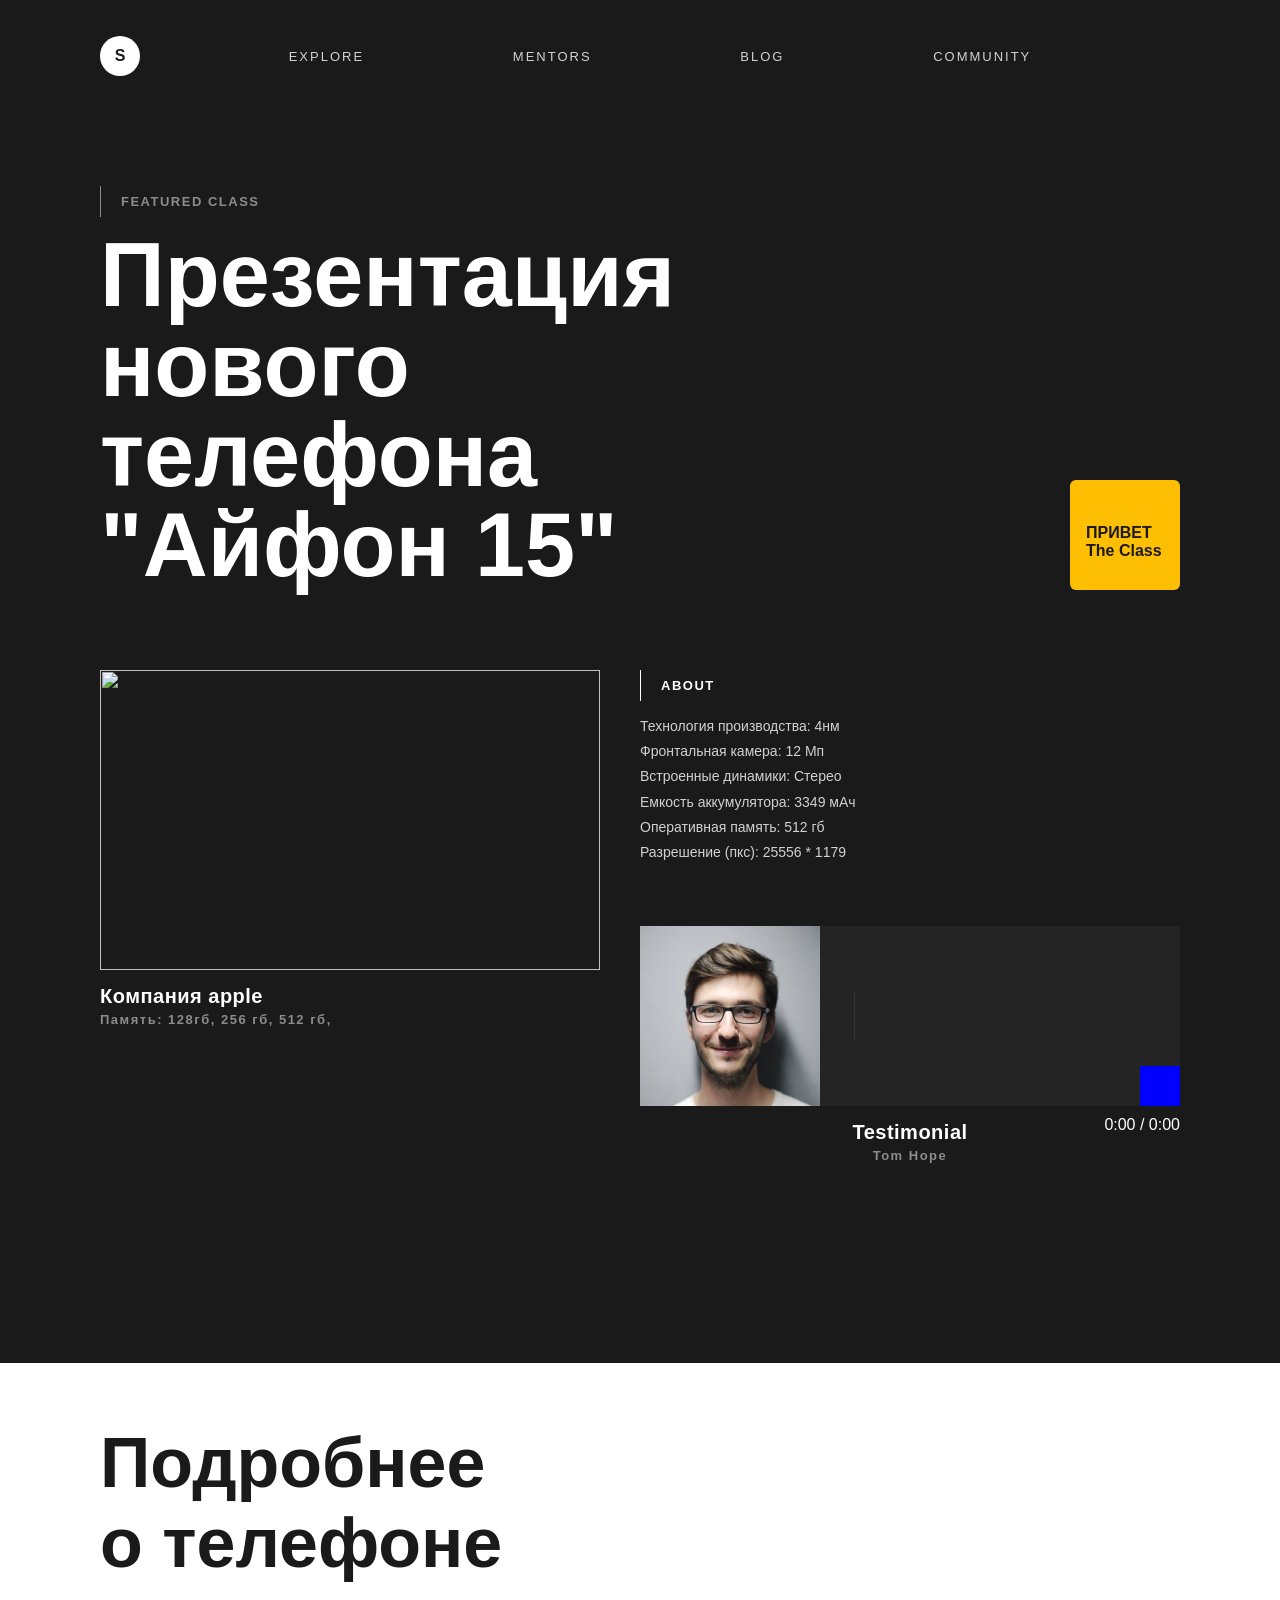
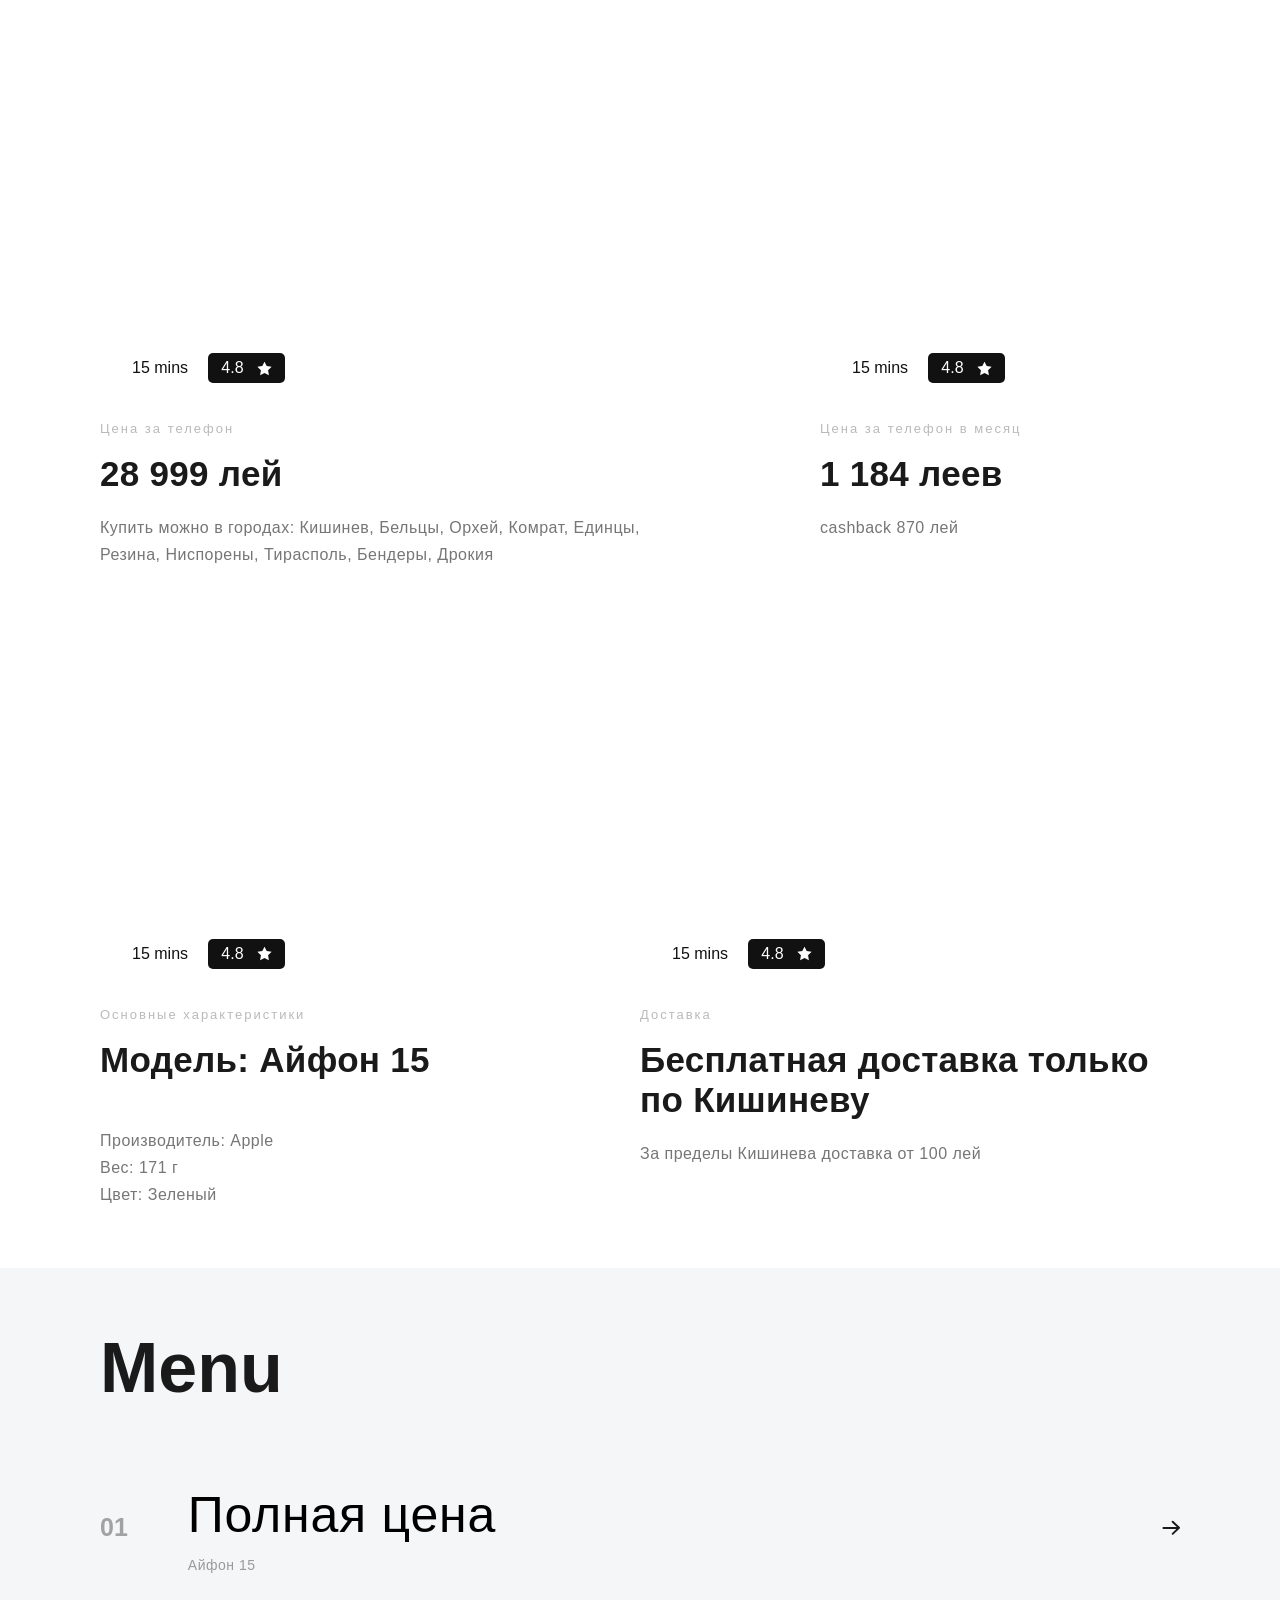
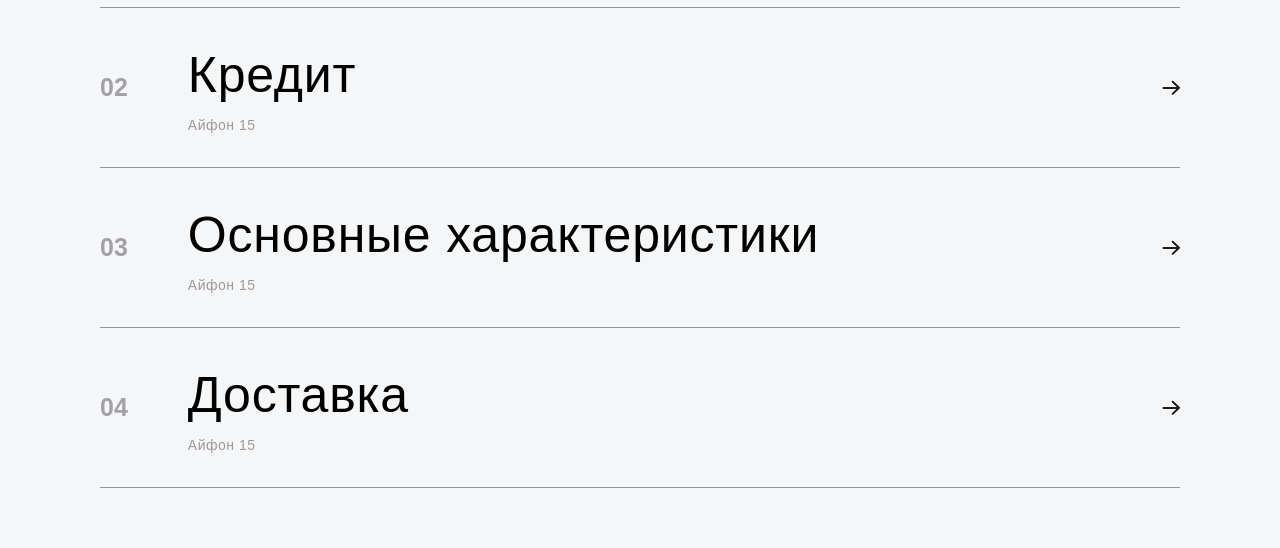
==== commit 35a55bb3: "my project" ====
--- a/index.html
+++ b/index.html
@@ -35,7 +35,7 @@
         </h1>
         <a href="#" class="join">
           <img src="/img/icons/arrow.svg" alt="">
-          <span class="join-text">Join <br> The Class</span>
+          <span class="join-text">ПРИВЕТ<br> The Class</span>
         </a>
       </section>
       <section class="header-info-block">
